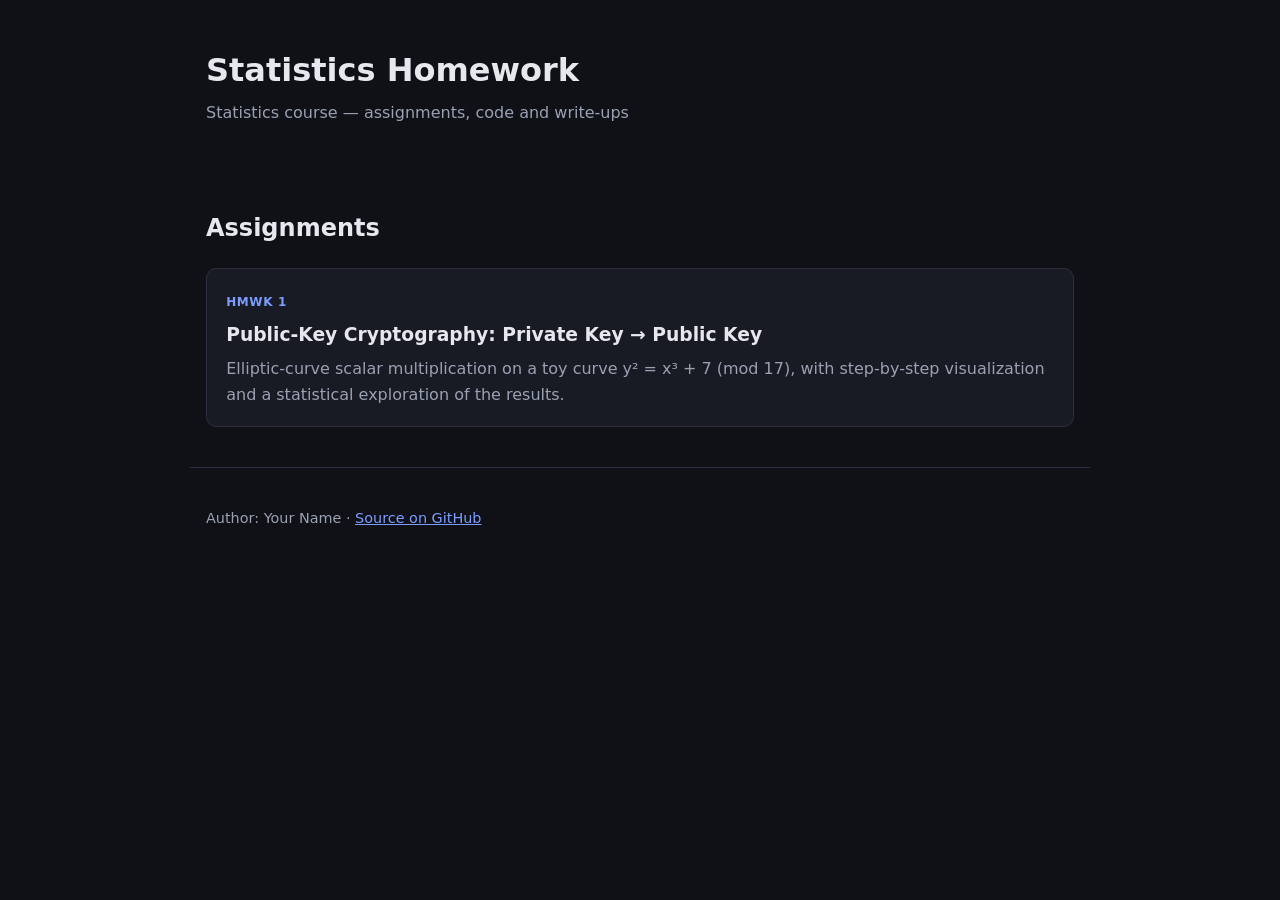
==== index.html @ 60b80146 "primo commit" ====
<!DOCTYPE html>
<html lang="en">
<head>
  <meta charset="UTF-8">
  <meta name="viewport" content="width=device-width, initial-scale=1.0">
  <title>Statistics Homework</title>
  <link rel="stylesheet" href="style.css">
</head>
<body>
  <header>
    <h1>Statistics Homework</h1>
    <p class="subtitle">Statistics course — assignments, code and write-ups</p>
  </header>

  <main>
    <section>
      <h2>Assignments</h2>
      <ul class="cards">
        <li class="card">
          <a href="hw1/index.html">
            <span class="tag">HMWK 1</span>
            <h3>Public-Key Cryptography: Private Key → Public Key</h3>
            <p>Elliptic-curve scalar multiplication on a toy curve
               y² = x³ + 7 (mod 17), with step-by-step visualization
               and a statistical exploration of the results.</p>
          </a>
        </li>
        <!-- Add future homeworks here -->
      </ul>
    </section>
  </main>

  <footer>
    <p>Author: <span>Your Name</span> · <a href="https://github.com/YOUR-USERNAME/YOUR-REPO">Source on GitHub</a></p>
  </footer>
</body>
</html>
---- style.css ----
:root {
  --bg: #0f1117;
  --panel: #181b24;
  --text: #e6e8ee;
  --muted: #9aa1b2;
  --accent: #7c9cff;
  --border: #2a2f3d;
}

* { box-sizing: border-box; }

body {
  margin: 0;
  font-family: system-ui, -apple-system, "Segoe UI", Roboto, sans-serif;
  background: var(--bg);
  color: var(--text);
  line-height: 1.6;
}

header, main, footer {
  max-width: 900px;
  margin: 0 auto;
  padding: 1.5rem 1rem;
}

header h1 { margin-bottom: 0.2rem; }
.subtitle { color: var(--muted); margin-top: 0; }

a { color: var(--accent); }

.cards { list-style: none; padding: 0; display: grid; gap: 1rem; }

.card a {
  display: block;
  padding: 1.2rem;
  background: var(--panel);
  border: 1px solid var(--border);
  border-radius: 10px;
  color: var(--text);
  text-decoration: none;
  transition: border-color 0.2s;
}
.card a:hover { border-color: var(--accent); }
.card h3 { margin: 0.4rem 0; }
.card p { margin: 0; color: var(--muted); }

.tag {
  font-size: 0.75rem;
  font-weight: 600;
  color: var(--accent);
  letter-spacing: 0.05em;
}

code, pre {
  font-family: ui-monospace, Consolas, monospace;
  background: var(--panel);
  border-radius: 6px;
}
pre { padding: 1rem; overflow-x: auto; }

footer { color: var(--muted); font-size: 0.9rem; border-top: 1px solid var(--border); }
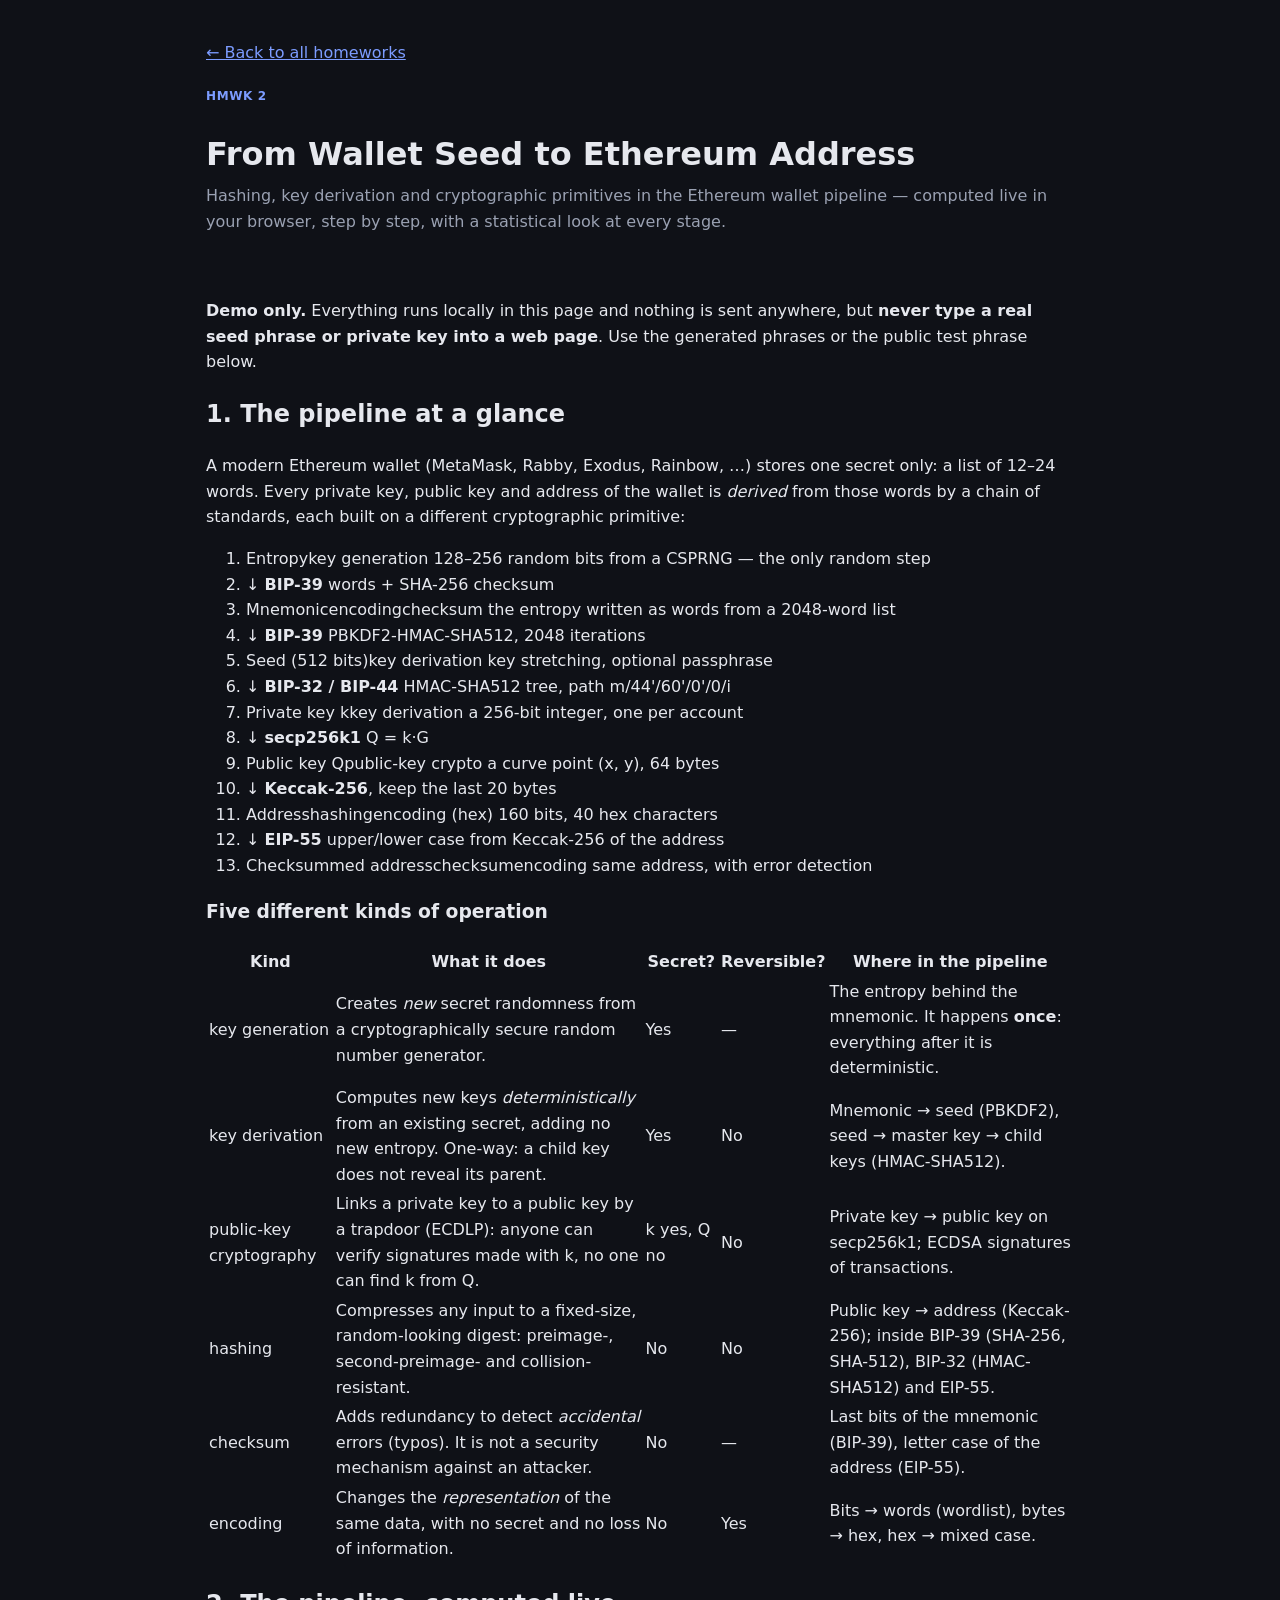
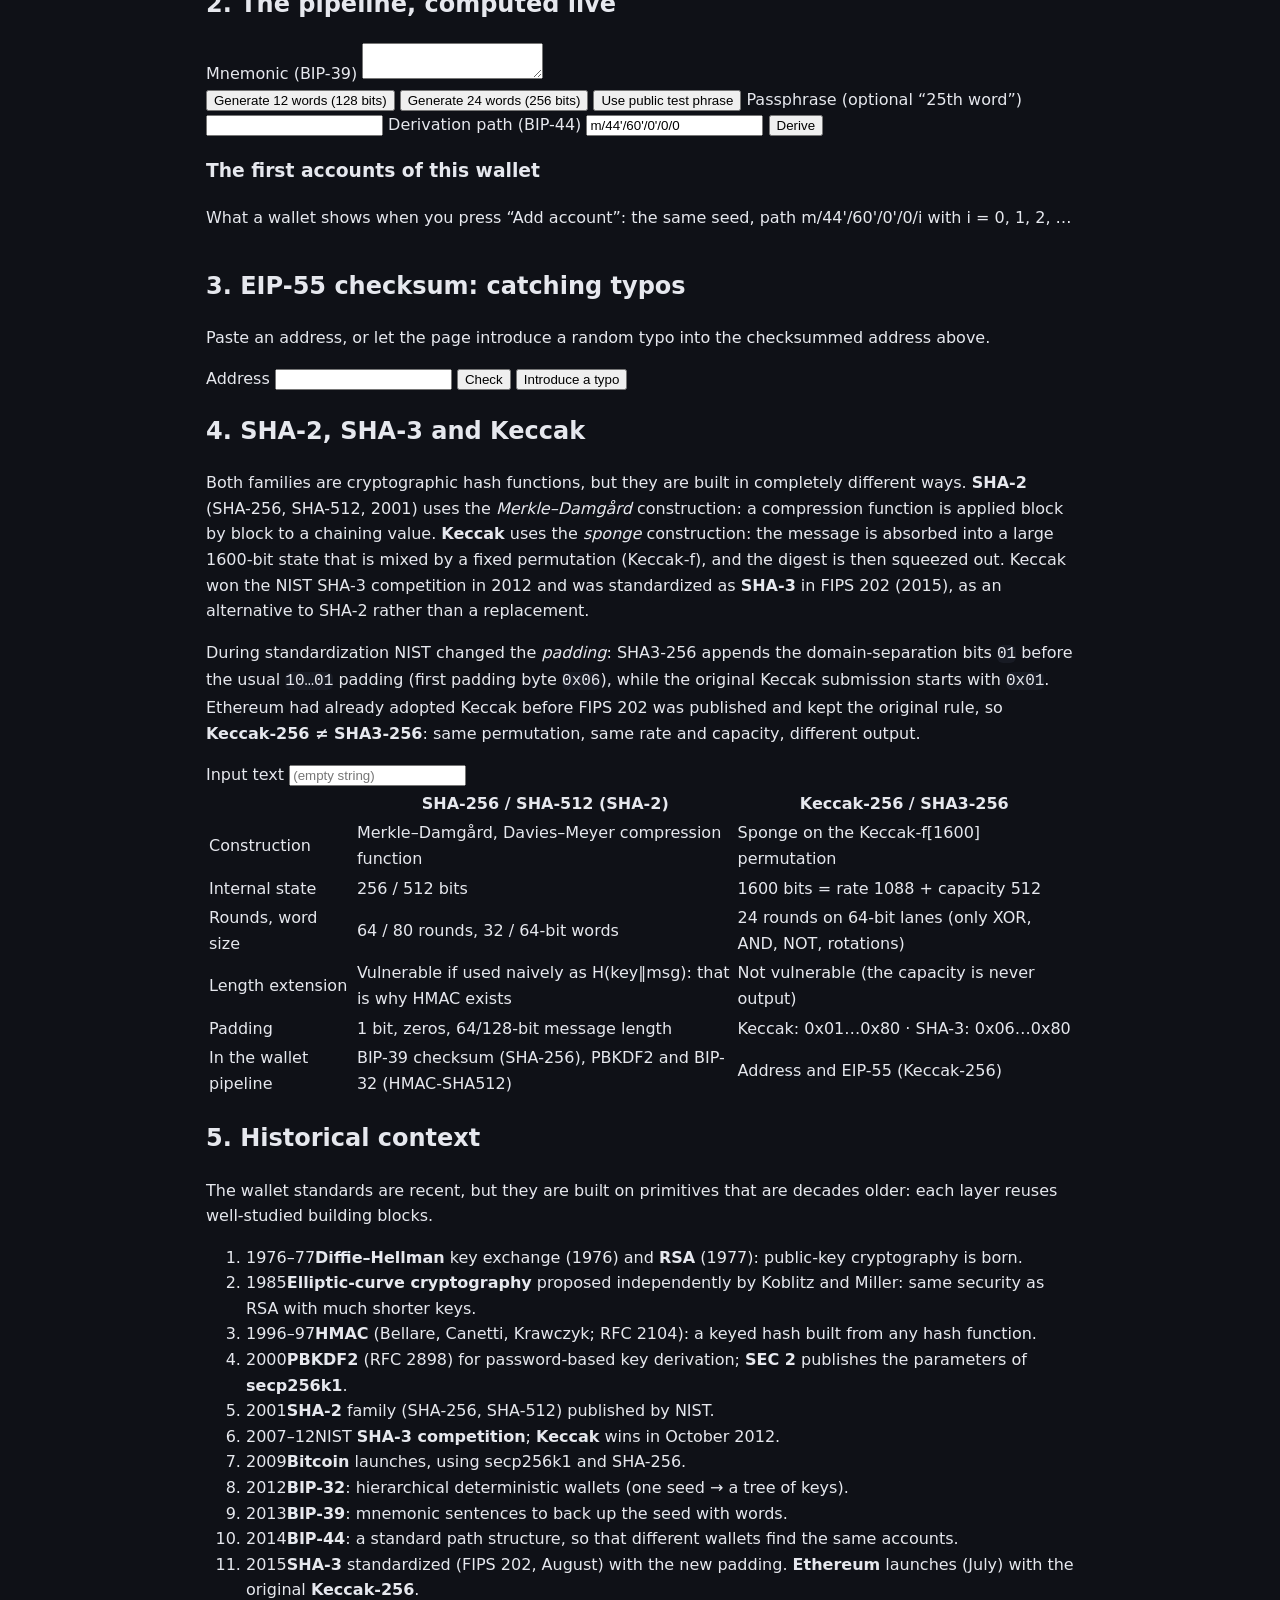
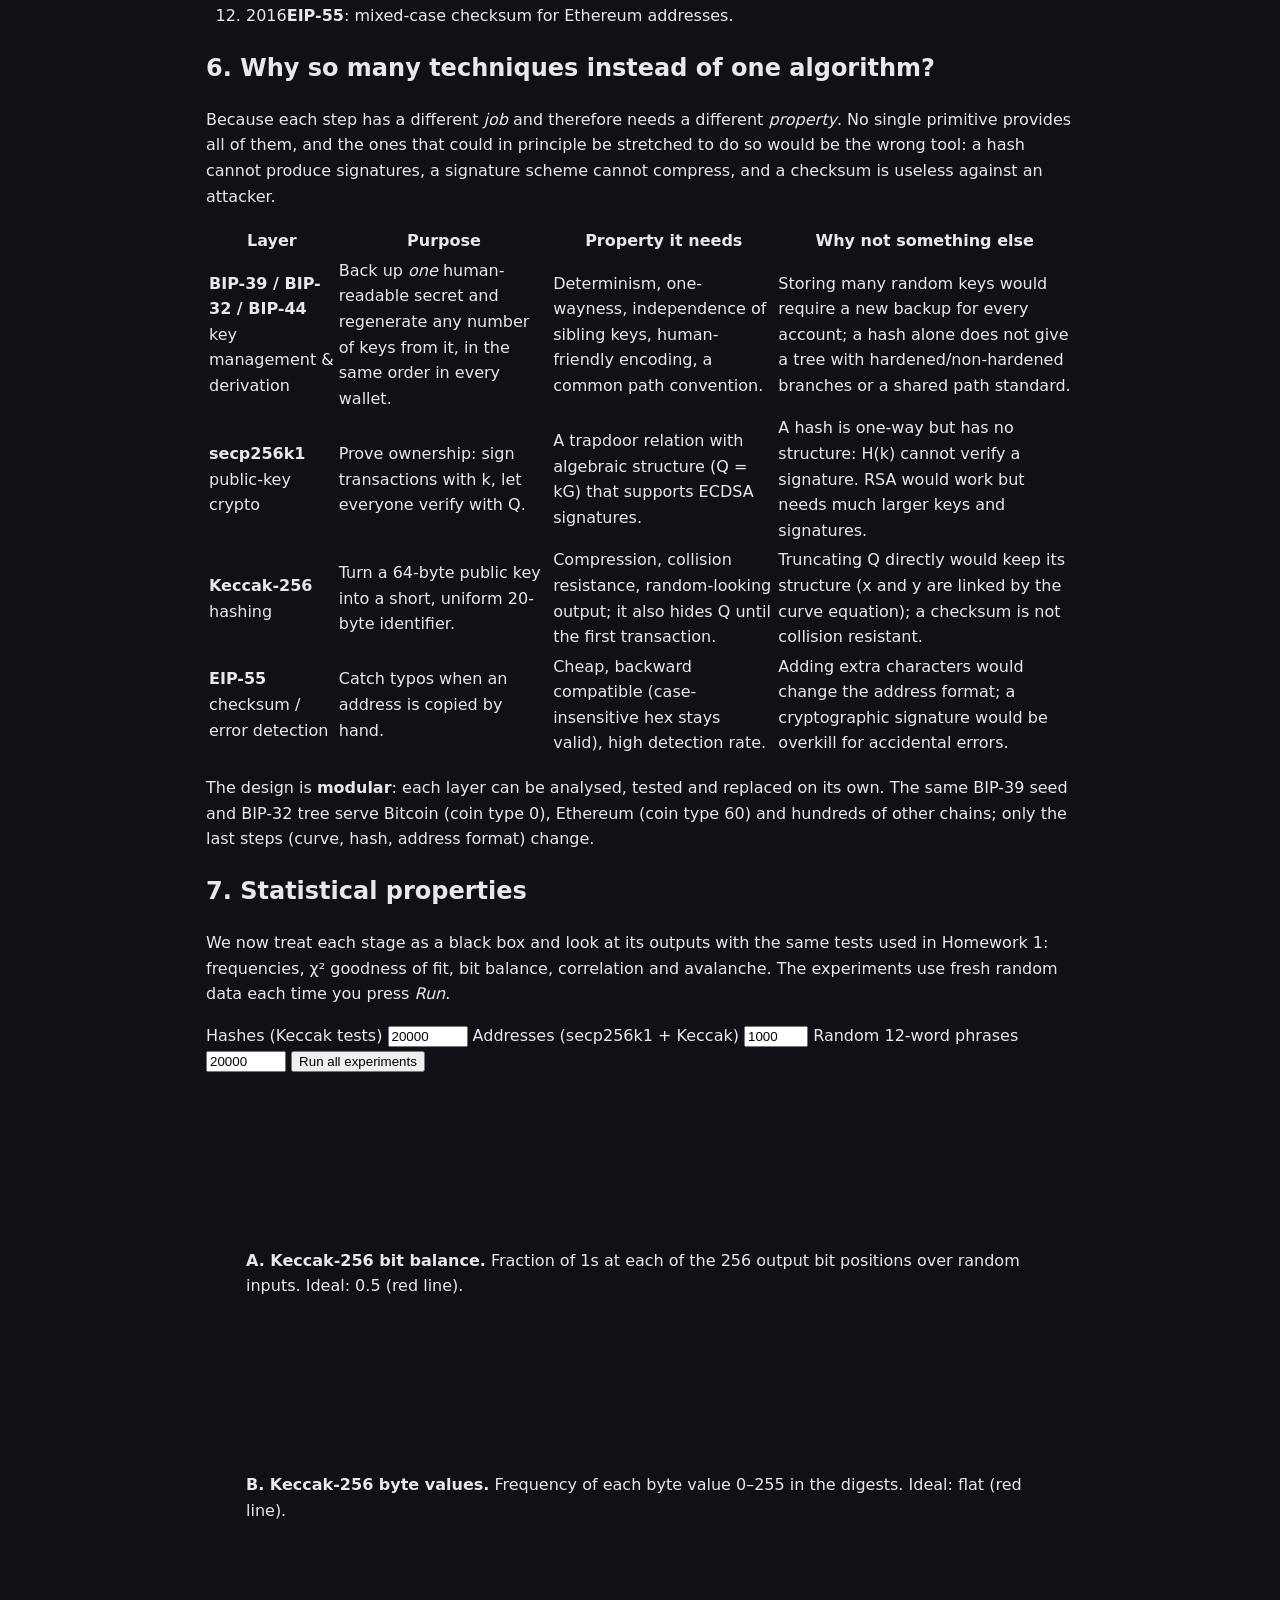
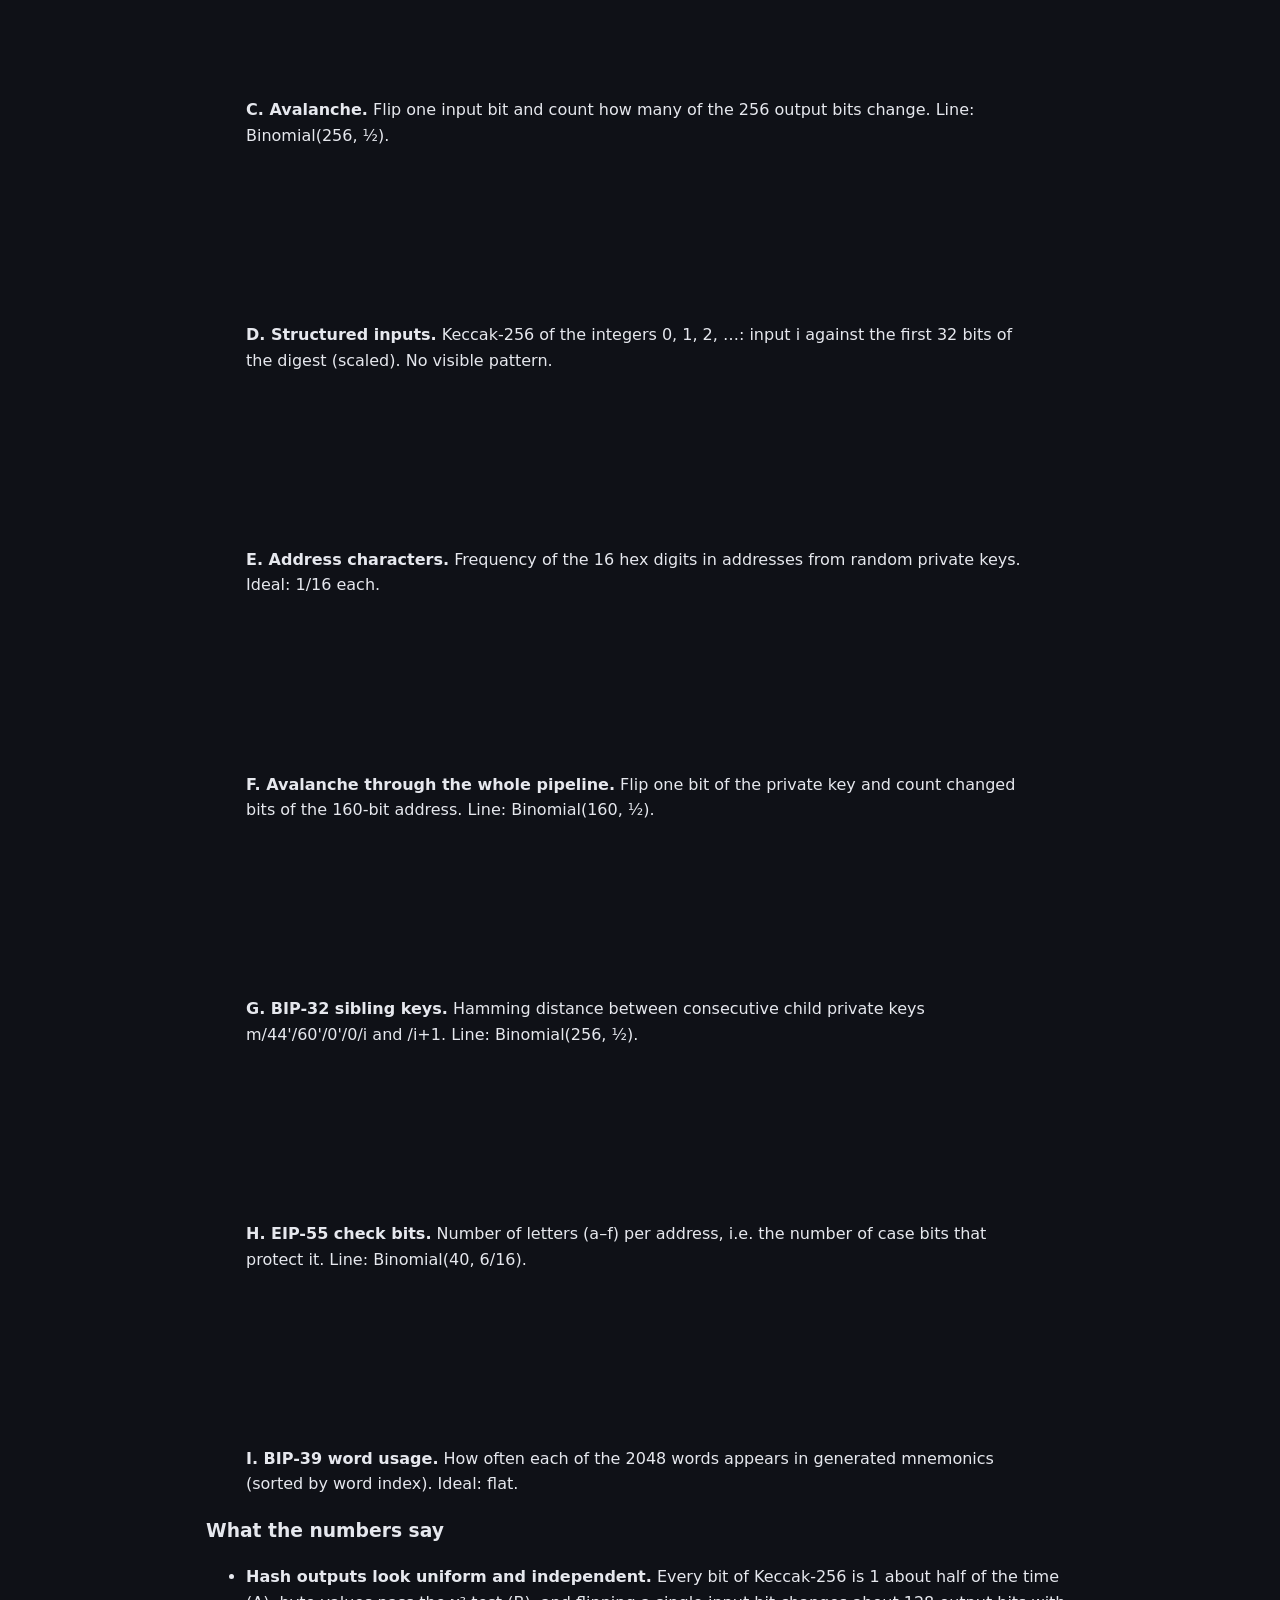
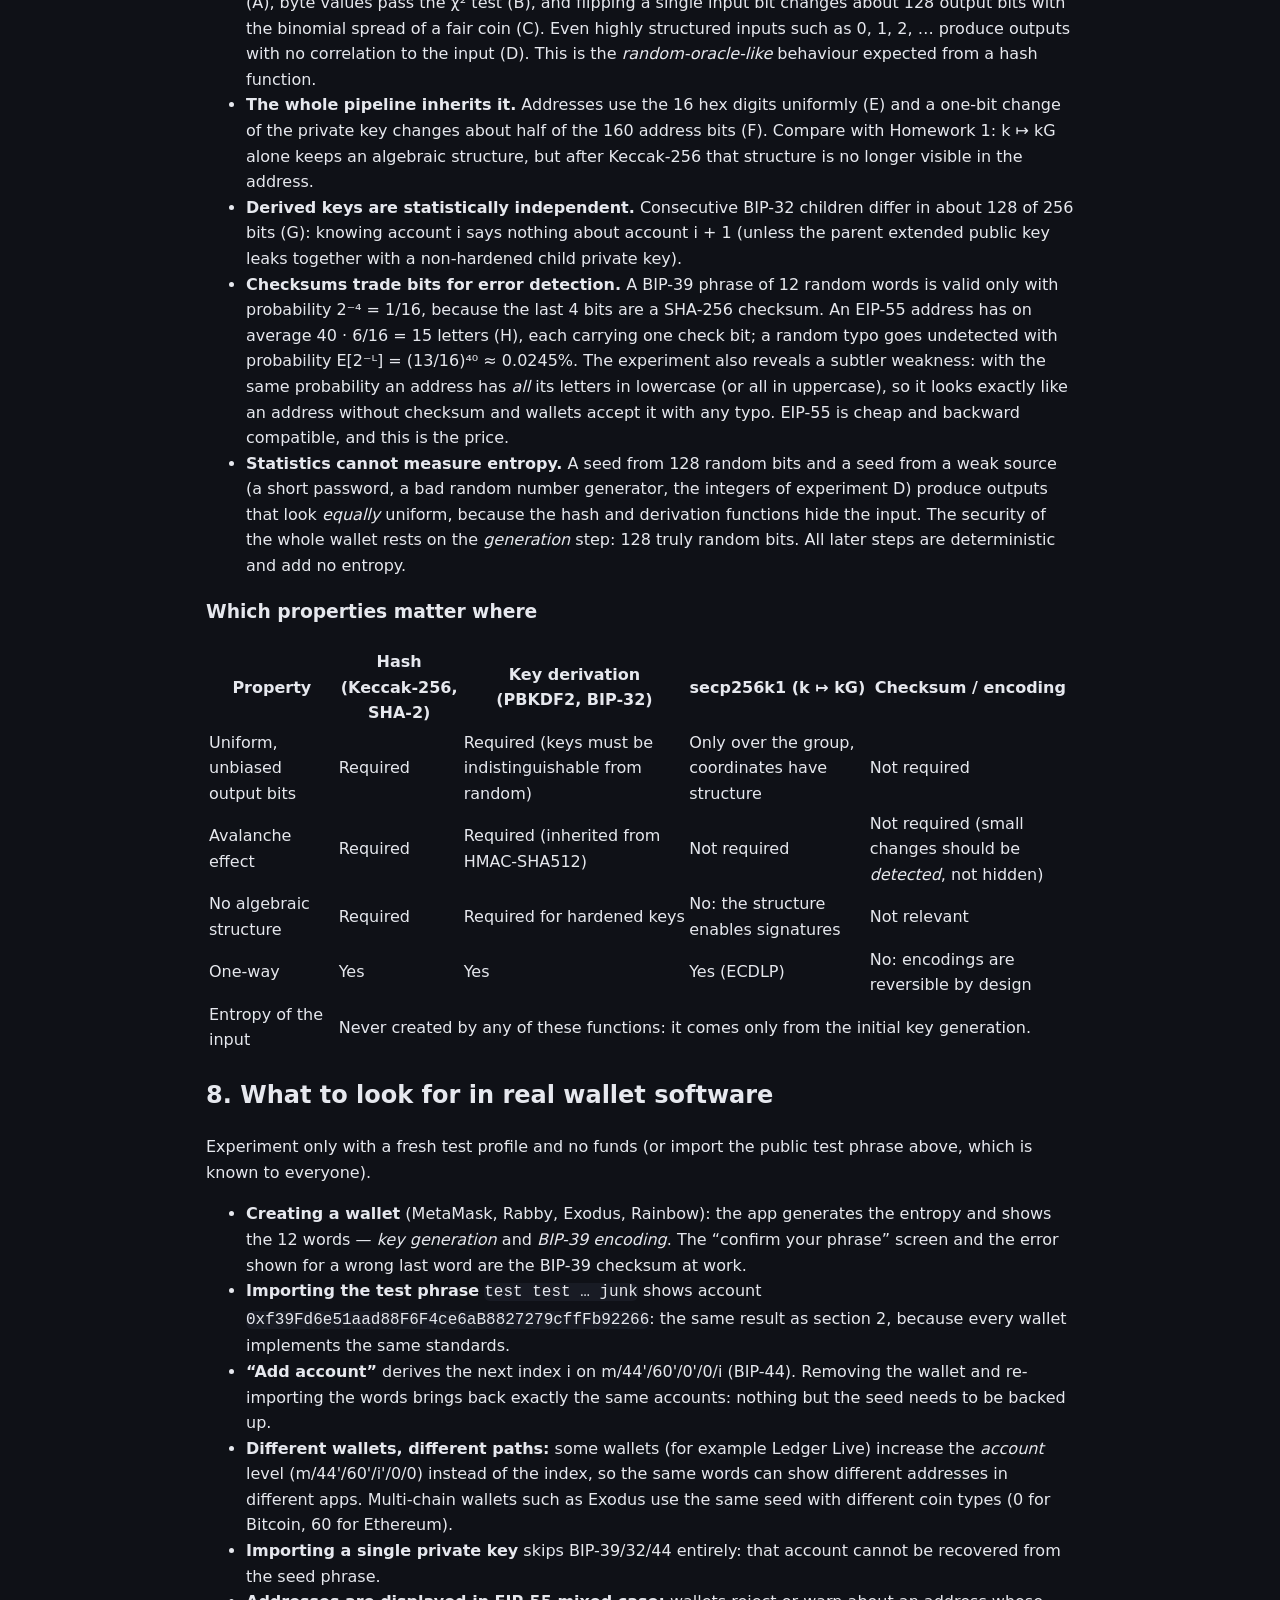
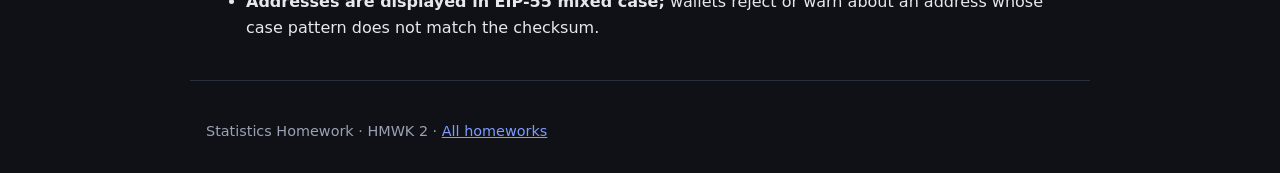
==== commit 6bed9d93: "homework 2" ====
--- a/index.html
+++ b/index.html
@@ -3,35 +3,332 @@
 <head>
   <meta charset="UTF-8">
   <meta name="viewport" content="width=device-width, initial-scale=1.0">
-  <title>Statistics Homework</title>
-  <link rel="stylesheet" href="style.css">
+  <title>HMWK 2 — Wallet Seed to Ethereum Address | Statistics Homework</title>
+  <link rel="stylesheet" href="../style.css">
+  <link rel="stylesheet" href="hw2.css">
 </head>
 <body>
   <header>
-    <h1>Statistics Homework</h1>
-    <p class="subtitle">Statistics course — assignments, code and write-ups</p>
+    <p><a href="../index.html">← Back to all homeworks</a></p>
+    <span class="tag">HMWK 2</span>
+    <h1>From Wallet Seed to Ethereum Address</h1>
+    <p class="subtitle">Hashing, key derivation and cryptographic primitives in the Ethereum wallet pipeline — computed live in your browser, step by step, with a statistical look at every stage.</p>
   </header>
 
   <main>
-    <section>
-      <h2>Assignments</h2>
-      <ul class="cards">
-        <li class="card">
-          <a href="hw1/index.html">
-            <span class="tag">HMWK 1</span>
-            <h3>Public-Key Cryptography: Private Key → Public Key</h3>
-            <p>Elliptic-curve scalar multiplication on a toy curve
-               y² = x³ + 7 (mod 17), with step-by-step visualization
-               and a statistical exploration of the results.</p>
-          </a>
-        </li>
-        <!-- Add future homeworks here -->
+    <div class="warning">
+      <strong>Demo only.</strong> Everything runs locally in this page and nothing is sent anywhere, but
+      <strong>never type a real seed phrase or private key into a web page</strong>. Use the generated phrases or the
+      public test phrase below.
+    </div>
+
+    <!-- ================================================================ -->
+    <section id="overview">
+      <h2>1. The pipeline at a glance</h2>
+      <p>
+        A modern Ethereum wallet (MetaMask, Rabby, Exodus, Rainbow, …) stores one secret only: a list of 12–24 words.
+        Every private key, public key and address of the wallet is <em>derived</em> from those words by a chain of
+        standards, each built on a different cryptographic primitive:
+      </p>
+
+      <ol class="pipeline">
+        <li><span class="node">Entropy</span><span class="chips"><span class="chip gen">key generation</span></span>
+          <span class="desc">128–256 random bits from a CSPRNG — the only random step</span></li>
+        <li class="arrow">↓ <b>BIP-39</b> words + SHA-256 checksum</li>
+        <li><span class="node">Mnemonic</span><span class="chips"><span class="chip enc">encoding</span><span class="chip chk">checksum</span></span>
+          <span class="desc">the entropy written as words from a 2048-word list</span></li>
+        <li class="arrow">↓ <b>BIP-39</b> PBKDF2-HMAC-SHA512, 2048 iterations</li>
+        <li><span class="node">Seed (512 bits)</span><span class="chips"><span class="chip der">key derivation</span></span>
+          <span class="desc">key stretching, optional passphrase</span></li>
+        <li class="arrow">↓ <b>BIP-32 / BIP-44</b> HMAC-SHA512 tree, path m/44'/60'/0'/0/i</li>
+        <li><span class="node">Private key k</span><span class="chips"><span class="chip der">key derivation</span></span>
+          <span class="desc">a 256-bit integer, one per account</span></li>
+        <li class="arrow">↓ <b>secp256k1</b> Q = k·G</li>
+        <li><span class="node">Public key Q</span><span class="chips"><span class="chip pk">public-key crypto</span></span>
+          <span class="desc">a curve point (x, y), 64 bytes</span></li>
+        <li class="arrow">↓ <b>Keccak-256</b>, keep the last 20 bytes</li>
+        <li><span class="node">Address</span><span class="chips"><span class="chip hash">hashing</span><span class="chip enc">encoding (hex)</span></span>
+          <span class="desc">160 bits, 40 hex characters</span></li>
+        <li class="arrow">↓ <b>EIP-55</b> upper/lower case from Keccak-256 of the address</li>
+        <li><span class="node">Checksummed address</span><span class="chips"><span class="chip chk">checksum</span><span class="chip enc">encoding</span></span>
+          <span class="desc">same address, with error detection</span></li>
+      </ol>
+
+      <h3>Five different kinds of operation</h3>
+      <div class="table-wrap">
+        <table>
+          <thead><tr><th>Kind</th><th>What it does</th><th>Secret?</th><th>Reversible?</th><th>Where in the pipeline</th></tr></thead>
+          <tbody>
+            <tr><td><span class="chip gen">key generation</span></td><td>Creates <em>new</em> secret randomness from a cryptographically secure random number generator.</td><td>Yes</td><td>—</td><td>The entropy behind the mnemonic. It happens <strong>once</strong>: everything after it is deterministic.</td></tr>
+            <tr><td><span class="chip der">key derivation</span></td><td>Computes new keys <em>deterministically</em> from an existing secret, adding no new entropy. One-way: a child key does not reveal its parent.</td><td>Yes</td><td>No</td><td>Mnemonic → seed (PBKDF2), seed → master key → child keys (HMAC-SHA512).</td></tr>
+            <tr><td><span class="chip pk">public-key cryptography</span></td><td>Links a private key to a public key by a trapdoor (ECDLP): anyone can verify signatures made with k, no one can find k from Q.</td><td>k yes, Q no</td><td>No</td><td>Private key → public key on secp256k1; ECDSA signatures of transactions.</td></tr>
+            <tr><td><span class="chip hash">hashing</span></td><td>Compresses any input to a fixed-size, random-looking digest: preimage-, second-preimage- and collision-resistant.</td><td>No</td><td>No</td><td>Public key → address (Keccak-256); inside BIP-39 (SHA-256, SHA-512), BIP-32 (HMAC-SHA512) and EIP-55.</td></tr>
+            <tr><td><span class="chip chk">checksum</span></td><td>Adds redundancy to detect <em>accidental</em> errors (typos). It is not a security mechanism against an attacker.</td><td>No</td><td>—</td><td>Last bits of the mnemonic (BIP-39), letter case of the address (EIP-55).</td></tr>
+            <tr><td><span class="chip enc">encoding</span></td><td>Changes the <em>representation</em> of the same data, with no secret and no loss of information.</td><td>No</td><td>Yes</td><td>Bits → words (wordlist), bytes → hex, hex → mixed case.</td></tr>
+          </tbody>
+        </table>
+      </div>
+    </section>
+
+    <!-- ================================================================ -->
+    <section id="live">
+      <h2>2. The pipeline, computed live</h2>
+      <div class="controls">
+        <label>Mnemonic (BIP-39)
+          <textarea id="mnemonic" rows="2" spellcheck="false"></textarea>
+        </label>
+      </div>
+      <div class="controls">
+        <button id="gen12" class="primary">Generate 12 words (128 bits)</button>
+        <button id="gen24">Generate 24 words (256 bits)</button>
+        <button id="useTest">Use public test phrase</button>
+        <label>Passphrase (optional “25th word”)
+          <input id="passphrase" type="text" value="" spellcheck="false">
+        </label>
+        <label>Derivation path (BIP-44)
+          <input id="path" type="text" value="m/44'/60'/0'/0/0" spellcheck="false">
+        </label>
+        <button id="runPipe" class="primary">Derive</button>
+      </div>
+      <p id="mnStatus" class="muted"></p>
+
+      <div id="steps"></div>
+
+      <h3>The first accounts of this wallet</h3>
+      <p class="muted">What a wallet shows when you press “Add account”: the same seed, path m/44'/60'/0'/0/i with i = 0, 1, 2, …</p>
+      <div class="table-wrap"><table id="accounts"></table></div>
+    </section>
+
+    <!-- ================================================================ -->
+    <section id="checker">
+      <h2>3. EIP-55 checksum: catching typos</h2>
+      <p class="muted">Paste an address, or let the page introduce a random typo into the checksummed address above.</p>
+      <div class="controls">
+        <label>Address
+          <input id="addrIn" type="text" spellcheck="false">
+        </label>
+        <button id="addrCheck" class="primary">Check</button>
+        <button id="addrTypo">Introduce a typo</button>
+      </div>
+      <div id="addrOut" class="mono-out"></div>
+    </section>
+
+    <!-- ================================================================ -->
+    <section id="hashes">
+      <h2>4. SHA-2, SHA-3 and Keccak</h2>
+      <p>
+        Both families are cryptographic hash functions, but they are built in completely different ways.
+        <strong>SHA-2</strong> (SHA-256, SHA-512, 2001) uses the <em>Merkle–Damgård</em> construction: a compression
+        function is applied block by block to a chaining value. <strong>Keccak</strong> uses the
+        <em>sponge</em> construction: the message is absorbed into a large 1600-bit state that is mixed by a fixed
+        permutation (Keccak-f), and the digest is then squeezed out. Keccak won the NIST SHA-3 competition in 2012 and was
+        standardized as <strong>SHA-3</strong> in FIPS 202 (2015), as an alternative to SHA-2 rather than a replacement.
+      </p>
+      <p>
+        During standardization NIST changed the <em>padding</em>: SHA3-256 appends the domain-separation bits
+        <code>01</code> before the usual <code>10…01</code> padding (first padding byte <code>0x06</code>), while the
+        original Keccak submission starts with <code>0x01</code>. Ethereum had already adopted Keccak before FIPS 202 was
+        published and kept the original rule, so <strong>Keccak-256 ≠ SHA3-256</strong>: same permutation, same rate and
+        capacity, different output.
+      </p>
+      <div class="controls">
+        <label>Input text
+          <input id="hashIn" type="text" value="" placeholder="(empty string)" spellcheck="false">
+        </label>
+      </div>
+      <div class="table-wrap"><table id="hashTable"></table></div>
+      <div class="table-wrap">
+        <table>
+          <thead><tr><th></th><th>SHA-256 / SHA-512 (SHA-2)</th><th>Keccak-256 / SHA3-256</th></tr></thead>
+          <tbody>
+            <tr><td>Construction</td><td>Merkle–Damgård, Davies–Meyer compression function</td><td>Sponge on the Keccak-f[1600] permutation</td></tr>
+            <tr><td>Internal state</td><td>256 / 512 bits</td><td>1600 bits = rate 1088 + capacity 512</td></tr>
+            <tr><td>Rounds, word size</td><td>64 / 80 rounds, 32 / 64-bit words</td><td>24 rounds on 64-bit lanes (only XOR, AND, NOT, rotations)</td></tr>
+            <tr><td>Length extension</td><td>Vulnerable if used naively as H(key‖msg): that is why HMAC exists</td><td>Not vulnerable (the capacity is never output)</td></tr>
+            <tr><td>Padding</td><td>1 bit, zeros, 64/128-bit message length</td><td>Keccak: 0x01…0x80 · SHA-3: 0x06…0x80</td></tr>
+            <tr><td>In the wallet pipeline</td><td>BIP-39 checksum (SHA-256), PBKDF2 and BIP-32 (HMAC-SHA512)</td><td>Address and EIP-55 (Keccak-256)</td></tr>
+          </tbody>
+        </table>
+      </div>
+    </section>
+
+    <!-- ================================================================ -->
+    <section id="timeline">
+      <h2>5. Historical context</h2>
+      <p class="muted">The wallet standards are recent, but they are built on primitives that are decades older: each layer reuses well-studied building blocks.</p>
+      <ol class="timeline">
+        <li><span class="year">1976–77</span><span><b>Diffie–Hellman</b> key exchange (1976) and <b>RSA</b> (1977): public-key cryptography is born.</span></li>
+        <li><span class="year">1985</span><span><b>Elliptic-curve cryptography</b> proposed independently by Koblitz and Miller: same security as RSA with much shorter keys.</span></li>
+        <li><span class="year">1996–97</span><span><b>HMAC</b> (Bellare, Canetti, Krawczyk; RFC 2104): a keyed hash built from any hash function.</span></li>
+        <li><span class="year">2000</span><span><b>PBKDF2</b> (RFC 2898) for password-based key derivation; <b>SEC 2</b> publishes the parameters of <b>secp256k1</b>.</span></li>
+        <li><span class="year">2001</span><span><b>SHA-2</b> family (SHA-256, SHA-512) published by NIST.</span></li>
+        <li><span class="year">2007–12</span><span>NIST <b>SHA-3 competition</b>; <b>Keccak</b> wins in October 2012.</span></li>
+        <li><span class="year">2009</span><span><b>Bitcoin</b> launches, using secp256k1 and SHA-256.</span></li>
+        <li><span class="year">2012</span><span><b>BIP-32</b>: hierarchical deterministic wallets (one seed → a tree of keys).</span></li>
+        <li><span class="year">2013</span><span><b>BIP-39</b>: mnemonic sentences to back up the seed with words.</span></li>
+        <li><span class="year">2014</span><span><b>BIP-44</b>: a standard path structure, so that different wallets find the same accounts.</span></li>
+        <li><span class="year">2015</span><span><b>SHA-3</b> standardized (FIPS 202, August) with the new padding. <b>Ethereum</b> launches (July) with the original <b>Keccak-256</b>.</span></li>
+        <li><span class="year">2016</span><span><b>EIP-55</b>: mixed-case checksum for Ethereum addresses.</span></li>
+      </ol>
+    </section>
+
+    <!-- ================================================================ -->
+    <section id="why">
+      <h2>6. Why so many techniques instead of one algorithm?</h2>
+      <p>
+        Because each step has a different <em>job</em> and therefore needs a different <em>property</em>. No single
+        primitive provides all of them, and the ones that could in principle be stretched to do so would be the wrong
+        tool: a hash cannot produce signatures, a signature scheme cannot compress, and a checksum is useless against an
+        attacker.
+      </p>
+      <div class="table-wrap">
+        <table>
+          <thead><tr><th>Layer</th><th>Purpose</th><th>Property it needs</th><th>Why not something else</th></tr></thead>
+          <tbody>
+            <tr><td><b>BIP-39 / BIP-32 / BIP-44</b><br><span class="chip der">key management &amp; derivation</span></td>
+              <td>Back up <em>one</em> human-readable secret and regenerate any number of keys from it, in the same order in every wallet.</td>
+              <td>Determinism, one-wayness, independence of sibling keys, human-friendly encoding, a common path convention.</td>
+              <td>Storing many random keys would require a new backup for every account; a hash alone does not give a tree with hardened/non-hardened branches or a shared path standard.</td></tr>
+            <tr><td><b>secp256k1</b><br><span class="chip pk">public-key crypto</span></td>
+              <td>Prove ownership: sign transactions with k, let everyone verify with Q.</td>
+              <td>A trapdoor relation with algebraic structure (Q = kG) that supports ECDSA signatures.</td>
+              <td>A hash is one-way but has no structure: H(k) cannot verify a signature. RSA would work but needs much larger keys and signatures.</td></tr>
+            <tr><td><b>Keccak-256</b><br><span class="chip hash">hashing</span></td>
+              <td>Turn a 64-byte public key into a short, uniform 20-byte identifier.</td>
+              <td>Compression, collision resistance, random-looking output; it also hides Q until the first transaction.</td>
+              <td>Truncating Q directly would keep its structure (x and y are linked by the curve equation); a checksum is not collision resistant.</td></tr>
+            <tr><td><b>EIP-55</b><br><span class="chip chk">checksum / error detection</span></td>
+              <td>Catch typos when an address is copied by hand.</td>
+              <td>Cheap, backward compatible (case-insensitive hex stays valid), high detection rate.</td>
+              <td>Adding extra characters would change the address format; a cryptographic signature would be overkill for accidental errors.</td></tr>
+          </tbody>
+        </table>
+      </div>
+      <p>
+        The design is <strong>modular</strong>: each layer can be analysed, tested and replaced on its own. The same
+        BIP-39 seed and BIP-32 tree serve Bitcoin (coin type 0), Ethereum (coin type 60) and hundreds of other chains;
+        only the last steps (curve, hash, address format) change.
+      </p>
+    </section>
+
+    <!-- ================================================================ -->
+    <section id="stats">
+      <h2>7. Statistical properties</h2>
+      <p>
+        We now treat each stage as a black box and look at its outputs with the same tests used in Homework 1:
+        frequencies, χ² goodness of fit, bit balance, correlation and avalanche. The experiments use fresh random data
+        each time you press <em>Run</em>.
+      </p>
+      <div class="controls">
+        <label>Hashes (Keccak tests)
+          <input id="nHash" type="number" min="500" max="100000" value="20000">
+        </label>
+        <label>Addresses (secp256k1 + Keccak)
+          <input id="nAddr" type="number" min="100" max="5000" value="1000">
+        </label>
+        <label>Random 12-word phrases
+          <input id="nMn" type="number" min="1000" max="100000" value="20000">
+        </label>
+        <button id="runStats" class="primary">Run all experiments</button>
+        <span id="progress" class="muted"></span>
+      </div>
+
+      <div id="metrics" class="info-grid"></div>
+
+      <div class="charts">
+        <figure><canvas id="cBits"></canvas>
+          <figcaption><b>A. Keccak-256 bit balance.</b> Fraction of 1s at each of the 256 output bit positions over random inputs. Ideal: 0.5 (red line).</figcaption></figure>
+        <figure><canvas id="cBytes"></canvas>
+          <figcaption><b>B. Keccak-256 byte values.</b> Frequency of each byte value 0–255 in the digests. Ideal: flat (red line).</figcaption></figure>
+        <figure><canvas id="cAval"></canvas>
+          <figcaption><b>C. Avalanche.</b> Flip one input bit and count how many of the 256 output bits change. Line: Binomial(256, ½).</figcaption></figure>
+        <figure><canvas id="cSeq"></canvas>
+          <figcaption><b>D. Structured inputs.</b> Keccak-256 of the integers 0, 1, 2, …: input i against the first 32 bits of the digest (scaled). No visible pattern.</figcaption></figure>
+        <figure><canvas id="cHex"></canvas>
+          <figcaption><b>E. Address characters.</b> Frequency of the 16 hex digits in addresses from random private keys. Ideal: 1/16 each.</figcaption></figure>
+        <figure><canvas id="cKeyAval"></canvas>
+          <figcaption><b>F. Avalanche through the whole pipeline.</b> Flip one bit of the private key and count changed bits of the 160-bit address. Line: Binomial(160, ½).</figcaption></figure>
+        <figure><canvas id="cChildHD"></canvas>
+          <figcaption><b>G. BIP-32 sibling keys.</b> Hamming distance between consecutive child private keys m/44'/60'/0'/0/i and /i+1. Line: Binomial(256, ½).</figcaption></figure>
+        <figure><canvas id="cCase"></canvas>
+          <figcaption><b>H. EIP-55 check bits.</b> Number of letters (a–f) per address, i.e. the number of case bits that protect it. Line: Binomial(40, 6/16).</figcaption></figure>
+        <figure><canvas id="cWords"></canvas>
+          <figcaption><b>I. BIP-39 word usage.</b> How often each of the 2048 words appears in generated mnemonics (sorted by word index). Ideal: flat.</figcaption></figure>
+      </div>
+
+      <h3>What the numbers say</h3>
+      <ul>
+        <li><strong>Hash outputs look uniform and independent.</strong> Every bit of Keccak-256 is 1 about half of the
+          time (A), byte values pass the χ² test (B), and flipping a single input bit changes about 128 output bits with
+          the binomial spread of a fair coin (C). Even highly structured inputs such as 0, 1, 2, … produce outputs with
+          no correlation to the input (D). This is the <em>random-oracle-like</em> behaviour expected from a hash
+          function.</li>
+        <li><strong>The whole pipeline inherits it.</strong> Addresses use the 16 hex digits uniformly (E) and a one-bit
+          change of the private key changes about half of the 160 address bits (F). Compare with Homework 1: k ↦ kG alone
+          keeps an algebraic structure, but after Keccak-256 that structure is no longer visible in the address.</li>
+        <li><strong>Derived keys are statistically independent.</strong> Consecutive BIP-32 children differ in about
+          128 of 256 bits (G): knowing account i says nothing about account i + 1 (unless the parent extended public key
+          leaks together with a non-hardened child private key).</li>
+        <li><strong>Checksums trade bits for error detection.</strong> A BIP-39 phrase of 12 random words is valid only
+          with probability 2⁻⁴ = 1/16, because the last 4 bits are a SHA-256 checksum. An EIP-55 address has on average
+          40 · 6/16 = 15 letters (H), each carrying one check bit; a random typo goes undetected with probability
+          E[2⁻ᴸ] = (13/16)⁴⁰ ≈ 0.0245%. The experiment also reveals a subtler weakness: with the same probability
+          an address has <em>all</em> its letters in lowercase (or all in uppercase), so it looks exactly like an address
+          without checksum and wallets accept it with any typo. EIP-55 is cheap and backward compatible, and this is
+          the price.</li>
+        <li><strong>Statistics cannot measure entropy.</strong> A seed from 128 random bits and a seed from a weak
+          source (a short password, a bad random number generator, the integers of experiment D) produce outputs that
+          look <em>equally</em> uniform, because the hash and derivation functions hide the input. The security of the
+          whole wallet rests on the <em>generation</em> step: 128 truly random bits. All later steps are deterministic
+          and add no entropy.</li>
       </ul>
+
+      <h3>Which properties matter where</h3>
+      <div class="table-wrap">
+        <table>
+          <thead><tr><th>Property</th><th>Hash (Keccak-256, SHA-2)</th><th>Key derivation (PBKDF2, BIP-32)</th><th>secp256k1 (k ↦ kG)</th><th>Checksum / encoding</th></tr></thead>
+          <tbody>
+            <tr><td>Uniform, unbiased output bits</td><td>Required</td><td>Required (keys must be indistinguishable from random)</td><td>Only over the group, coordinates have structure</td><td>Not required</td></tr>
+            <tr><td>Avalanche effect</td><td>Required</td><td>Required (inherited from HMAC-SHA512)</td><td>Not required</td><td>Not required (small changes should be <em>detected</em>, not hidden)</td></tr>
+            <tr><td>No algebraic structure</td><td>Required</td><td>Required for hardened keys</td><td>No: the structure enables signatures</td><td>Not relevant</td></tr>
+            <tr><td>One-way</td><td>Yes</td><td>Yes</td><td>Yes (ECDLP)</td><td>No: encodings are reversible by design</td></tr>
+            <tr><td>Entropy of the input</td><td colspan="4">Never created by any of these functions: it comes only from the initial key generation.</td></tr>
+          </tbody>
+        </table>
+      </div>
+    </section>
+
+    <!-- ================================================================ -->
+    <section id="wallets">
+      <h2>8. What to look for in real wallet software</h2>
+      <p class="muted">Experiment only with a fresh test profile and no funds (or import the public test phrase above, which is known to everyone).</p>
+      <ul>
+        <li><strong>Creating a wallet</strong> (MetaMask, Rabby, Exodus, Rainbow): the app generates the entropy and shows
+          the 12 words — <em>key generation</em> and <em>BIP-39 encoding</em>. The “confirm your phrase” screen and the error
+          shown for a wrong last word are the BIP-39 checksum at work.</li>
+        <li><strong>Importing the test phrase</strong> <code>test test … junk</code> shows account
+          <code>0xf39Fd6e51aad88F6F4ce6aB8827279cffFb92266</code>: the same result as section 2, because every wallet
+          implements the same standards.</li>
+        <li><strong>“Add account”</strong> derives the next index i on m/44'/60'/0'/0/i (BIP-44). Removing the wallet and
+          re-importing the words brings back exactly the same accounts: nothing but the seed needs to be backed up.</li>
+        <li><strong>Different wallets, different paths:</strong> some wallets (for example Ledger Live) increase the
+          <em>account</em> level (m/44'/60'/i'/0/0) instead of the index, so the same words can show different addresses in
+          different apps. Multi-chain wallets such as Exodus use the same seed with different coin types (0 for Bitcoin,
+          60 for Ethereum).</li>
+        <li><strong>Importing a single private key</strong> skips BIP-39/32/44 entirely: that account cannot be recovered
+          from the seed phrase.</li>
+        <li><strong>Addresses are displayed in EIP-55 mixed case;</strong> wallets reject or warn about an address whose
+          case pattern does not match the checksum.</li>
+      </ul>
     </section>
   </main>
 
   <footer>
-    <p>Author: <span>Your Name</span> · <a href="https://github.com/YOUR-USERNAME/YOUR-REPO">Source on GitHub</a></p>
+    <p>Statistics Homework · HMWK 2 · <a href="../index.html">All homeworks</a></p>
   </footer>
+
+  <script src="wordlist.js"></script>
+  <script src="crypto.js"></script>
+  <script src="app.js"></script>
 </body>
 </html>
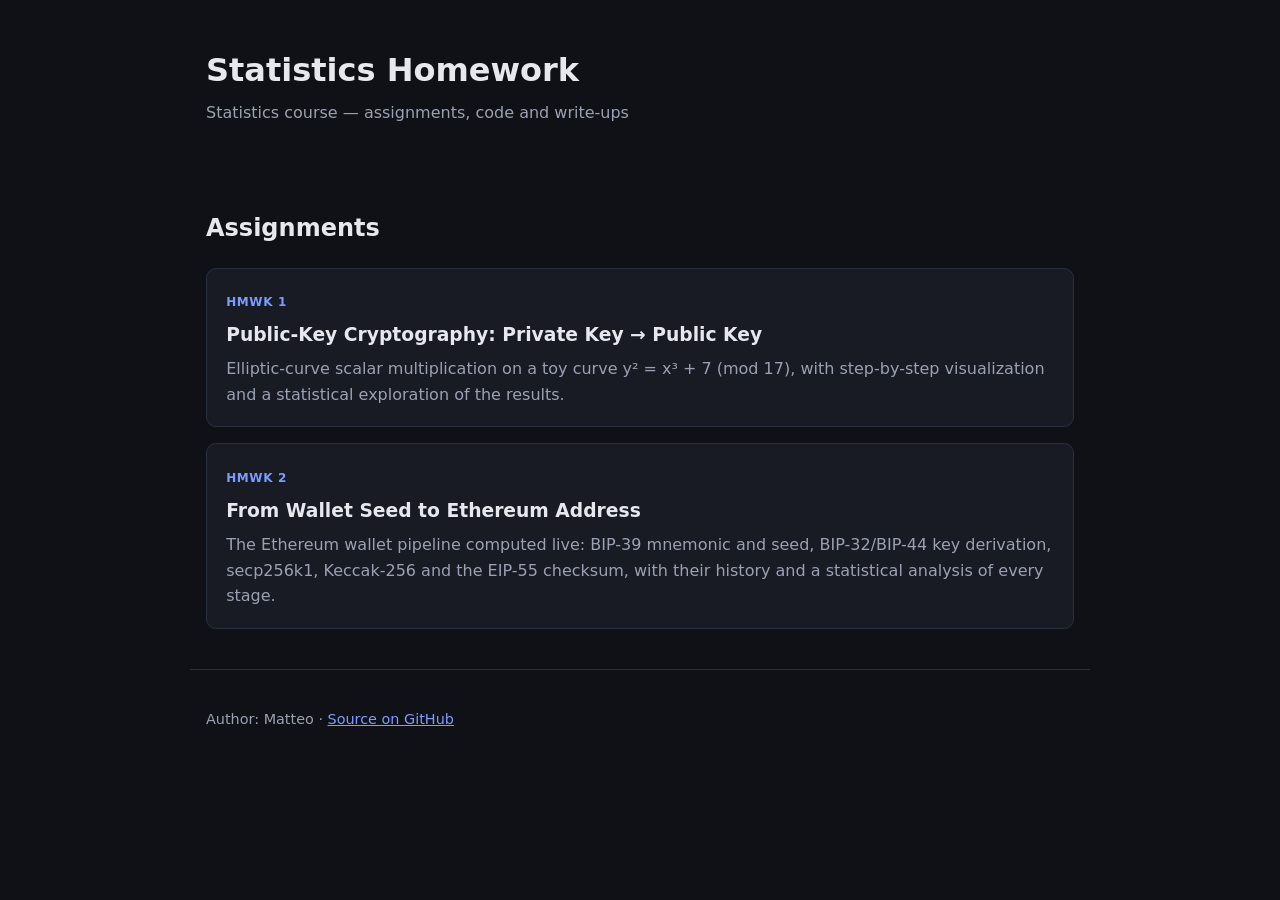
==== commit 72dd9dbf: "fixed bug hw2" ====
--- a/index.html
+++ b/index.html
@@ -3,332 +3,44 @@
 <head>
   <meta charset="UTF-8">
   <meta name="viewport" content="width=device-width, initial-scale=1.0">
-  <title>HMWK 2 — Wallet Seed to Ethereum Address | Statistics Homework</title>
-  <link rel="stylesheet" href="../style.css">
-  <link rel="stylesheet" href="hw2.css">
+  <title>Statistics Homework</title>
+  <link rel="stylesheet" href="style.css">
 </head>
 <body>
   <header>
-    <p><a href="../index.html">← Back to all homeworks</a></p>
-    <span class="tag">HMWK 2</span>
-    <h1>From Wallet Seed to Ethereum Address</h1>
-    <p class="subtitle">Hashing, key derivation and cryptographic primitives in the Ethereum wallet pipeline — computed live in your browser, step by step, with a statistical look at every stage.</p>
+    <h1>Statistics Homework</h1>
+    <p class="subtitle">Statistics course — assignments, code and write-ups</p>
   </header>
 
   <main>
-    <div class="warning">
-      <strong>Demo only.</strong> Everything runs locally in this page and nothing is sent anywhere, but
-      <strong>never type a real seed phrase or private key into a web page</strong>. Use the generated phrases or the
-      public test phrase below.
-    </div>
-
-    <!-- ================================================================ -->
-    <section id="overview">
-      <h2>1. The pipeline at a glance</h2>
-      <p>
-        A modern Ethereum wallet (MetaMask, Rabby, Exodus, Rainbow, …) stores one secret only: a list of 12–24 words.
-        Every private key, public key and address of the wallet is <em>derived</em> from those words by a chain of
-        standards, each built on a different cryptographic primitive:
-      </p>
-
-      <ol class="pipeline">
-        <li><span class="node">Entropy</span><span class="chips"><span class="chip gen">key generation</span></span>
-          <span class="desc">128–256 random bits from a CSPRNG — the only random step</span></li>
-        <li class="arrow">↓ <b>BIP-39</b> words + SHA-256 checksum</li>
-        <li><span class="node">Mnemonic</span><span class="chips"><span class="chip enc">encoding</span><span class="chip chk">checksum</span></span>
-          <span class="desc">the entropy written as words from a 2048-word list</span></li>
-        <li class="arrow">↓ <b>BIP-39</b> PBKDF2-HMAC-SHA512, 2048 iterations</li>
-        <li><span class="node">Seed (512 bits)</span><span class="chips"><span class="chip der">key derivation</span></span>
-          <span class="desc">key stretching, optional passphrase</span></li>
-        <li class="arrow">↓ <b>BIP-32 / BIP-44</b> HMAC-SHA512 tree, path m/44'/60'/0'/0/i</li>
-        <li><span class="node">Private key k</span><span class="chips"><span class="chip der">key derivation</span></span>
-          <span class="desc">a 256-bit integer, one per account</span></li>
-        <li class="arrow">↓ <b>secp256k1</b> Q = k·G</li>
-        <li><span class="node">Public key Q</span><span class="chips"><span class="chip pk">public-key crypto</span></span>
-          <span class="desc">a curve point (x, y), 64 bytes</span></li>
-        <li class="arrow">↓ <b>Keccak-256</b>, keep the last 20 bytes</li>
-        <li><span class="node">Address</span><span class="chips"><span class="chip hash">hashing</span><span class="chip enc">encoding (hex)</span></span>
-          <span class="desc">160 bits, 40 hex characters</span></li>
-        <li class="arrow">↓ <b>EIP-55</b> upper/lower case from Keccak-256 of the address</li>
-        <li><span class="node">Checksummed address</span><span class="chips"><span class="chip chk">checksum</span><span class="chip enc">encoding</span></span>
-          <span class="desc">same address, with error detection</span></li>
-      </ol>
-
-      <h3>Five different kinds of operation</h3>
-      <div class="table-wrap">
-        <table>
-          <thead><tr><th>Kind</th><th>What it does</th><th>Secret?</th><th>Reversible?</th><th>Where in the pipeline</th></tr></thead>
-          <tbody>
-            <tr><td><span class="chip gen">key generation</span></td><td>Creates <em>new</em> secret randomness from a cryptographically secure random number generator.</td><td>Yes</td><td>—</td><td>The entropy behind the mnemonic. It happens <strong>once</strong>: everything after it is deterministic.</td></tr>
-            <tr><td><span class="chip der">key derivation</span></td><td>Computes new keys <em>deterministically</em> from an existing secret, adding no new entropy. One-way: a child key does not reveal its parent.</td><td>Yes</td><td>No</td><td>Mnemonic → seed (PBKDF2), seed → master key → child keys (HMAC-SHA512).</td></tr>
-            <tr><td><span class="chip pk">public-key cryptography</span></td><td>Links a private key to a public key by a trapdoor (ECDLP): anyone can verify signatures made with k, no one can find k from Q.</td><td>k yes, Q no</td><td>No</td><td>Private key → public key on secp256k1; ECDSA signatures of transactions.</td></tr>
-            <tr><td><span class="chip hash">hashing</span></td><td>Compresses any input to a fixed-size, random-looking digest: preimage-, second-preimage- and collision-resistant.</td><td>No</td><td>No</td><td>Public key → address (Keccak-256); inside BIP-39 (SHA-256, SHA-512), BIP-32 (HMAC-SHA512) and EIP-55.</td></tr>
-            <tr><td><span class="chip chk">checksum</span></td><td>Adds redundancy to detect <em>accidental</em> errors (typos). It is not a security mechanism against an attacker.</td><td>No</td><td>—</td><td>Last bits of the mnemonic (BIP-39), letter case of the address (EIP-55).</td></tr>
-            <tr><td><span class="chip enc">encoding</span></td><td>Changes the <em>representation</em> of the same data, with no secret and no loss of information.</td><td>No</td><td>Yes</td><td>Bits → words (wordlist), bytes → hex, hex → mixed case.</td></tr>
-          </tbody>
-        </table>
-      </div>
-    </section>
-
-    <!-- ================================================================ -->
-    <section id="live">
-      <h2>2. The pipeline, computed live</h2>
-      <div class="controls">
-        <label>Mnemonic (BIP-39)
-          <textarea id="mnemonic" rows="2" spellcheck="false"></textarea>
-        </label>
-      </div>
-      <div class="controls">
-        <button id="gen12" class="primary">Generate 12 words (128 bits)</button>
-        <button id="gen24">Generate 24 words (256 bits)</button>
-        <button id="useTest">Use public test phrase</button>
-        <label>Passphrase (optional “25th word”)
-          <input id="passphrase" type="text" value="" spellcheck="false">
-        </label>
-        <label>Derivation path (BIP-44)
-          <input id="path" type="text" value="m/44'/60'/0'/0/0" spellcheck="false">
-        </label>
-        <button id="runPipe" class="primary">Derive</button>
-      </div>
-      <p id="mnStatus" class="muted"></p>
-
-      <div id="steps"></div>
-
-      <h3>The first accounts of this wallet</h3>
-      <p class="muted">What a wallet shows when you press “Add account”: the same seed, path m/44'/60'/0'/0/i with i = 0, 1, 2, …</p>
-      <div class="table-wrap"><table id="accounts"></table></div>
-    </section>
-
-    <!-- ================================================================ -->
-    <section id="checker">
-      <h2>3. EIP-55 checksum: catching typos</h2>
-      <p class="muted">Paste an address, or let the page introduce a random typo into the checksummed address above.</p>
-      <div class="controls">
-        <label>Address
-          <input id="addrIn" type="text" spellcheck="false">
-        </label>
-        <button id="addrCheck" class="primary">Check</button>
-        <button id="addrTypo">Introduce a typo</button>
-      </div>
-      <div id="addrOut" class="mono-out"></div>
-    </section>
-
-    <!-- ================================================================ -->
-    <section id="hashes">
-      <h2>4. SHA-2, SHA-3 and Keccak</h2>
-      <p>
-        Both families are cryptographic hash functions, but they are built in completely different ways.
-        <strong>SHA-2</strong> (SHA-256, SHA-512, 2001) uses the <em>Merkle–Damgård</em> construction: a compression
-        function is applied block by block to a chaining value. <strong>Keccak</strong> uses the
-        <em>sponge</em> construction: the message is absorbed into a large 1600-bit state that is mixed by a fixed
-        permutation (Keccak-f), and the digest is then squeezed out. Keccak won the NIST SHA-3 competition in 2012 and was
-        standardized as <strong>SHA-3</strong> in FIPS 202 (2015), as an alternative to SHA-2 rather than a replacement.
-      </p>
-      <p>
-        During standardization NIST changed the <em>padding</em>: SHA3-256 appends the domain-separation bits
-        <code>01</code> before the usual <code>10…01</code> padding (first padding byte <code>0x06</code>), while the
-        original Keccak submission starts with <code>0x01</code>. Ethereum had already adopted Keccak before FIPS 202 was
-        published and kept the original rule, so <strong>Keccak-256 ≠ SHA3-256</strong>: same permutation, same rate and
-        capacity, different output.
-      </p>
-      <div class="controls">
-        <label>Input text
-          <input id="hashIn" type="text" value="" placeholder="(empty string)" spellcheck="false">
-        </label>
-      </div>
-      <div class="table-wrap"><table id="hashTable"></table></div>
-      <div class="table-wrap">
-        <table>
-          <thead><tr><th></th><th>SHA-256 / SHA-512 (SHA-2)</th><th>Keccak-256 / SHA3-256</th></tr></thead>
-          <tbody>
-            <tr><td>Construction</td><td>Merkle–Damgård, Davies–Meyer compression function</td><td>Sponge on the Keccak-f[1600] permutation</td></tr>
-            <tr><td>Internal state</td><td>256 / 512 bits</td><td>1600 bits = rate 1088 + capacity 512</td></tr>
-            <tr><td>Rounds, word size</td><td>64 / 80 rounds, 32 / 64-bit words</td><td>24 rounds on 64-bit lanes (only XOR, AND, NOT, rotations)</td></tr>
-            <tr><td>Length extension</td><td>Vulnerable if used naively as H(key‖msg): that is why HMAC exists</td><td>Not vulnerable (the capacity is never output)</td></tr>
-            <tr><td>Padding</td><td>1 bit, zeros, 64/128-bit message length</td><td>Keccak: 0x01…0x80 · SHA-3: 0x06…0x80</td></tr>
-            <tr><td>In the wallet pipeline</td><td>BIP-39 checksum (SHA-256), PBKDF2 and BIP-32 (HMAC-SHA512)</td><td>Address and EIP-55 (Keccak-256)</td></tr>
-          </tbody>
-        </table>
-      </div>
-    </section>
-
-    <!-- ================================================================ -->
-    <section id="timeline">
-      <h2>5. Historical context</h2>
-      <p class="muted">The wallet standards are recent, but they are built on primitives that are decades older: each layer reuses well-studied building blocks.</p>
-      <ol class="timeline">
-        <li><span class="year">1976–77</span><span><b>Diffie–Hellman</b> key exchange (1976) and <b>RSA</b> (1977): public-key cryptography is born.</span></li>
-        <li><span class="year">1985</span><span><b>Elliptic-curve cryptography</b> proposed independently by Koblitz and Miller: same security as RSA with much shorter keys.</span></li>
-        <li><span class="year">1996–97</span><span><b>HMAC</b> (Bellare, Canetti, Krawczyk; RFC 2104): a keyed hash built from any hash function.</span></li>
-        <li><span class="year">2000</span><span><b>PBKDF2</b> (RFC 2898) for password-based key derivation; <b>SEC 2</b> publishes the parameters of <b>secp256k1</b>.</span></li>
-        <li><span class="year">2001</span><span><b>SHA-2</b> family (SHA-256, SHA-512) published by NIST.</span></li>
-        <li><span class="year">2007–12</span><span>NIST <b>SHA-3 competition</b>; <b>Keccak</b> wins in October 2012.</span></li>
-        <li><span class="year">2009</span><span><b>Bitcoin</b> launches, using secp256k1 and SHA-256.</span></li>
-        <li><span class="year">2012</span><span><b>BIP-32</b>: hierarchical deterministic wallets (one seed → a tree of keys).</span></li>
-        <li><span class="year">2013</span><span><b>BIP-39</b>: mnemonic sentences to back up the seed with words.</span></li>
-        <li><span class="year">2014</span><span><b>BIP-44</b>: a standard path structure, so that different wallets find the same accounts.</span></li>
-        <li><span class="year">2015</span><span><b>SHA-3</b> standardized (FIPS 202, August) with the new padding. <b>Ethereum</b> launches (July) with the original <b>Keccak-256</b>.</span></li>
-        <li><span class="year">2016</span><span><b>EIP-55</b>: mixed-case checksum for Ethereum addresses.</span></li>
-      </ol>
-    </section>
-
-    <!-- ================================================================ -->
-    <section id="why">
-      <h2>6. Why so many techniques instead of one algorithm?</h2>
-      <p>
-        Because each step has a different <em>job</em> and therefore needs a different <em>property</em>. No single
-        primitive provides all of them, and the ones that could in principle be stretched to do so would be the wrong
-        tool: a hash cannot produce signatures, a signature scheme cannot compress, and a checksum is useless against an
-        attacker.
-      </p>
-      <div class="table-wrap">
-        <table>
-          <thead><tr><th>Layer</th><th>Purpose</th><th>Property it needs</th><th>Why not something else</th></tr></thead>
-          <tbody>
-            <tr><td><b>BIP-39 / BIP-32 / BIP-44</b><br><span class="chip der">key management &amp; derivation</span></td>
-              <td>Back up <em>one</em> human-readable secret and regenerate any number of keys from it, in the same order in every wallet.</td>
-              <td>Determinism, one-wayness, independence of sibling keys, human-friendly encoding, a common path convention.</td>
-              <td>Storing many random keys would require a new backup for every account; a hash alone does not give a tree with hardened/non-hardened branches or a shared path standard.</td></tr>
-            <tr><td><b>secp256k1</b><br><span class="chip pk">public-key crypto</span></td>
-              <td>Prove ownership: sign transactions with k, let everyone verify with Q.</td>
-              <td>A trapdoor relation with algebraic structure (Q = kG) that supports ECDSA signatures.</td>
-              <td>A hash is one-way but has no structure: H(k) cannot verify a signature. RSA would work but needs much larger keys and signatures.</td></tr>
-            <tr><td><b>Keccak-256</b><br><span class="chip hash">hashing</span></td>
-              <td>Turn a 64-byte public key into a short, uniform 20-byte identifier.</td>
-              <td>Compression, collision resistance, random-looking output; it also hides Q until the first transaction.</td>
-              <td>Truncating Q directly would keep its structure (x and y are linked by the curve equation); a checksum is not collision resistant.</td></tr>
-            <tr><td><b>EIP-55</b><br><span class="chip chk">checksum / error detection</span></td>
-              <td>Catch typos when an address is copied by hand.</td>
-              <td>Cheap, backward compatible (case-insensitive hex stays valid), high detection rate.</td>
-              <td>Adding extra characters would change the address format; a cryptographic signature would be overkill for accidental errors.</td></tr>
-          </tbody>
-        </table>
-      </div>
-      <p>
-        The design is <strong>modular</strong>: each layer can be analysed, tested and replaced on its own. The same
-        BIP-39 seed and BIP-32 tree serve Bitcoin (coin type 0), Ethereum (coin type 60) and hundreds of other chains;
-        only the last steps (curve, hash, address format) change.
-      </p>
-    </section>
-
-    <!-- ================================================================ -->
-    <section id="stats">
-      <h2>7. Statistical properties</h2>
-      <p>
-        We now treat each stage as a black box and look at its outputs with the same tests used in Homework 1:
-        frequencies, χ² goodness of fit, bit balance, correlation and avalanche. The experiments use fresh random data
-        each time you press <em>Run</em>.
-      </p>
-      <div class="controls">
-        <label>Hashes (Keccak tests)
-          <input id="nHash" type="number" min="500" max="100000" value="20000">
-        </label>
-        <label>Addresses (secp256k1 + Keccak)
-          <input id="nAddr" type="number" min="100" max="5000" value="1000">
-        </label>
-        <label>Random 12-word phrases
-          <input id="nMn" type="number" min="1000" max="100000" value="20000">
-        </label>
-        <button id="runStats" class="primary">Run all experiments</button>
-        <span id="progress" class="muted"></span>
-      </div>
-
-      <div id="metrics" class="info-grid"></div>
-
-      <div class="charts">
-        <figure><canvas id="cBits"></canvas>
-          <figcaption><b>A. Keccak-256 bit balance.</b> Fraction of 1s at each of the 256 output bit positions over random inputs. Ideal: 0.5 (red line).</figcaption></figure>
-        <figure><canvas id="cBytes"></canvas>
-          <figcaption><b>B. Keccak-256 byte values.</b> Frequency of each byte value 0–255 in the digests. Ideal: flat (red line).</figcaption></figure>
-        <figure><canvas id="cAval"></canvas>
-          <figcaption><b>C. Avalanche.</b> Flip one input bit and count how many of the 256 output bits change. Line: Binomial(256, ½).</figcaption></figure>
-        <figure><canvas id="cSeq"></canvas>
-          <figcaption><b>D. Structured inputs.</b> Keccak-256 of the integers 0, 1, 2, …: input i against the first 32 bits of the digest (scaled). No visible pattern.</figcaption></figure>
-        <figure><canvas id="cHex"></canvas>
-          <figcaption><b>E. Address characters.</b> Frequency of the 16 hex digits in addresses from random private keys. Ideal: 1/16 each.</figcaption></figure>
-        <figure><canvas id="cKeyAval"></canvas>
-          <figcaption><b>F. Avalanche through the whole pipeline.</b> Flip one bit of the private key and count changed bits of the 160-bit address. Line: Binomial(160, ½).</figcaption></figure>
-        <figure><canvas id="cChildHD"></canvas>
-          <figcaption><b>G. BIP-32 sibling keys.</b> Hamming distance between consecutive child private keys m/44'/60'/0'/0/i and /i+1. Line: Binomial(256, ½).</figcaption></figure>
-        <figure><canvas id="cCase"></canvas>
-          <figcaption><b>H. EIP-55 check bits.</b> Number of letters (a–f) per address, i.e. the number of case bits that protect it. Line: Binomial(40, 6/16).</figcaption></figure>
-        <figure><canvas id="cWords"></canvas>
-          <figcaption><b>I. BIP-39 word usage.</b> How often each of the 2048 words appears in generated mnemonics (sorted by word index). Ideal: flat.</figcaption></figure>
-      </div>
-
-      <h3>What the numbers say</h3>
-      <ul>
-        <li><strong>Hash outputs look uniform and independent.</strong> Every bit of Keccak-256 is 1 about half of the
-          time (A), byte values pass the χ² test (B), and flipping a single input bit changes about 128 output bits with
-          the binomial spread of a fair coin (C). Even highly structured inputs such as 0, 1, 2, … produce outputs with
-          no correlation to the input (D). This is the <em>random-oracle-like</em> behaviour expected from a hash
-          function.</li>
-        <li><strong>The whole pipeline inherits it.</strong> Addresses use the 16 hex digits uniformly (E) and a one-bit
-          change of the private key changes about half of the 160 address bits (F). Compare with Homework 1: k ↦ kG alone
-          keeps an algebraic structure, but after Keccak-256 that structure is no longer visible in the address.</li>
-        <li><strong>Derived keys are statistically independent.</strong> Consecutive BIP-32 children differ in about
-          128 of 256 bits (G): knowing account i says nothing about account i + 1 (unless the parent extended public key
-          leaks together with a non-hardened child private key).</li>
-        <li><strong>Checksums trade bits for error detection.</strong> A BIP-39 phrase of 12 random words is valid only
-          with probability 2⁻⁴ = 1/16, because the last 4 bits are a SHA-256 checksum. An EIP-55 address has on average
-          40 · 6/16 = 15 letters (H), each carrying one check bit; a random typo goes undetected with probability
-          E[2⁻ᴸ] = (13/16)⁴⁰ ≈ 0.0245%. The experiment also reveals a subtler weakness: with the same probability
-          an address has <em>all</em> its letters in lowercase (or all in uppercase), so it looks exactly like an address
-          without checksum and wallets accept it with any typo. EIP-55 is cheap and backward compatible, and this is
-          the price.</li>
-        <li><strong>Statistics cannot measure entropy.</strong> A seed from 128 random bits and a seed from a weak
-          source (a short password, a bad random number generator, the integers of experiment D) produce outputs that
-          look <em>equally</em> uniform, because the hash and derivation functions hide the input. The security of the
-          whole wallet rests on the <em>generation</em> step: 128 truly random bits. All later steps are deterministic
-          and add no entropy.</li>
-      </ul>
-
-      <h3>Which properties matter where</h3>
-      <div class="table-wrap">
-        <table>
-          <thead><tr><th>Property</th><th>Hash (Keccak-256, SHA-2)</th><th>Key derivation (PBKDF2, BIP-32)</th><th>secp256k1 (k ↦ kG)</th><th>Checksum / encoding</th></tr></thead>
-          <tbody>
-            <tr><td>Uniform, unbiased output bits</td><td>Required</td><td>Required (keys must be indistinguishable from random)</td><td>Only over the group, coordinates have structure</td><td>Not required</td></tr>
-            <tr><td>Avalanche effect</td><td>Required</td><td>Required (inherited from HMAC-SHA512)</td><td>Not required</td><td>Not required (small changes should be <em>detected</em>, not hidden)</td></tr>
-            <tr><td>No algebraic structure</td><td>Required</td><td>Required for hardened keys</td><td>No: the structure enables signatures</td><td>Not relevant</td></tr>
-            <tr><td>One-way</td><td>Yes</td><td>Yes</td><td>Yes (ECDLP)</td><td>No: encodings are reversible by design</td></tr>
-            <tr><td>Entropy of the input</td><td colspan="4">Never created by any of these functions: it comes only from the initial key generation.</td></tr>
-          </tbody>
-        </table>
-      </div>
-    </section>
-
-    <!-- ================================================================ -->
-    <section id="wallets">
-      <h2>8. What to look for in real wallet software</h2>
-      <p class="muted">Experiment only with a fresh test profile and no funds (or import the public test phrase above, which is known to everyone).</p>
-      <ul>
-        <li><strong>Creating a wallet</strong> (MetaMask, Rabby, Exodus, Rainbow): the app generates the entropy and shows
-          the 12 words — <em>key generation</em> and <em>BIP-39 encoding</em>. The “confirm your phrase” screen and the error
-          shown for a wrong last word are the BIP-39 checksum at work.</li>
-        <li><strong>Importing the test phrase</strong> <code>test test … junk</code> shows account
-          <code>0xf39Fd6e51aad88F6F4ce6aB8827279cffFb92266</code>: the same result as section 2, because every wallet
-          implements the same standards.</li>
-        <li><strong>“Add account”</strong> derives the next index i on m/44'/60'/0'/0/i (BIP-44). Removing the wallet and
-          re-importing the words brings back exactly the same accounts: nothing but the seed needs to be backed up.</li>
-        <li><strong>Different wallets, different paths:</strong> some wallets (for example Ledger Live) increase the
-          <em>account</em> level (m/44'/60'/i'/0/0) instead of the index, so the same words can show different addresses in
-          different apps. Multi-chain wallets such as Exodus use the same seed with different coin types (0 for Bitcoin,
-          60 for Ethereum).</li>
-        <li><strong>Importing a single private key</strong> skips BIP-39/32/44 entirely: that account cannot be recovered
-          from the seed phrase.</li>
-        <li><strong>Addresses are displayed in EIP-55 mixed case;</strong> wallets reject or warn about an address whose
-          case pattern does not match the checksum.</li>
+    <section>
+      <h2>Assignments</h2>
+      <ul class="cards">
+        <li class="card">
+          <a href="hw1/index.html">
+            <span class="tag">HMWK 1</span>
+            <h3>Public-Key Cryptography: Private Key → Public Key</h3>
+            <p>Elliptic-curve scalar multiplication on a toy curve
+               y² = x³ + 7 (mod 17), with step-by-step visualization
+               and a statistical exploration of the results.</p>
+          </a>
+        </li>
+        <li class="card">
+          <a href="hw2/index.html">
+            <span class="tag">HMWK 2</span>
+            <h3>From Wallet Seed to Ethereum Address</h3>
+            <p>The Ethereum wallet pipeline computed live: BIP-39 mnemonic and seed, BIP-32/BIP-44
+               key derivation, secp256k1, Keccak-256 and the EIP-55 checksum, with their history and
+               a statistical analysis of every stage.</p>
+          </a>
+        </li>
+        <!-- Add future homeworks here -->
       </ul>
     </section>
   </main>
 
   <footer>
-    <p>Statistics Homework · HMWK 2 · <a href="../index.html">All homeworks</a></p>
+    <p>Author: <span>Matteo</span> · <a href="https://github.com/biamat26/Statistics-Homeworks">Source on GitHub</a></p>
   </footer>
-
-  <script src="wordlist.js"></script>
-  <script src="crypto.js"></script>
-  <script src="app.js"></script>
 </body>
 </html>
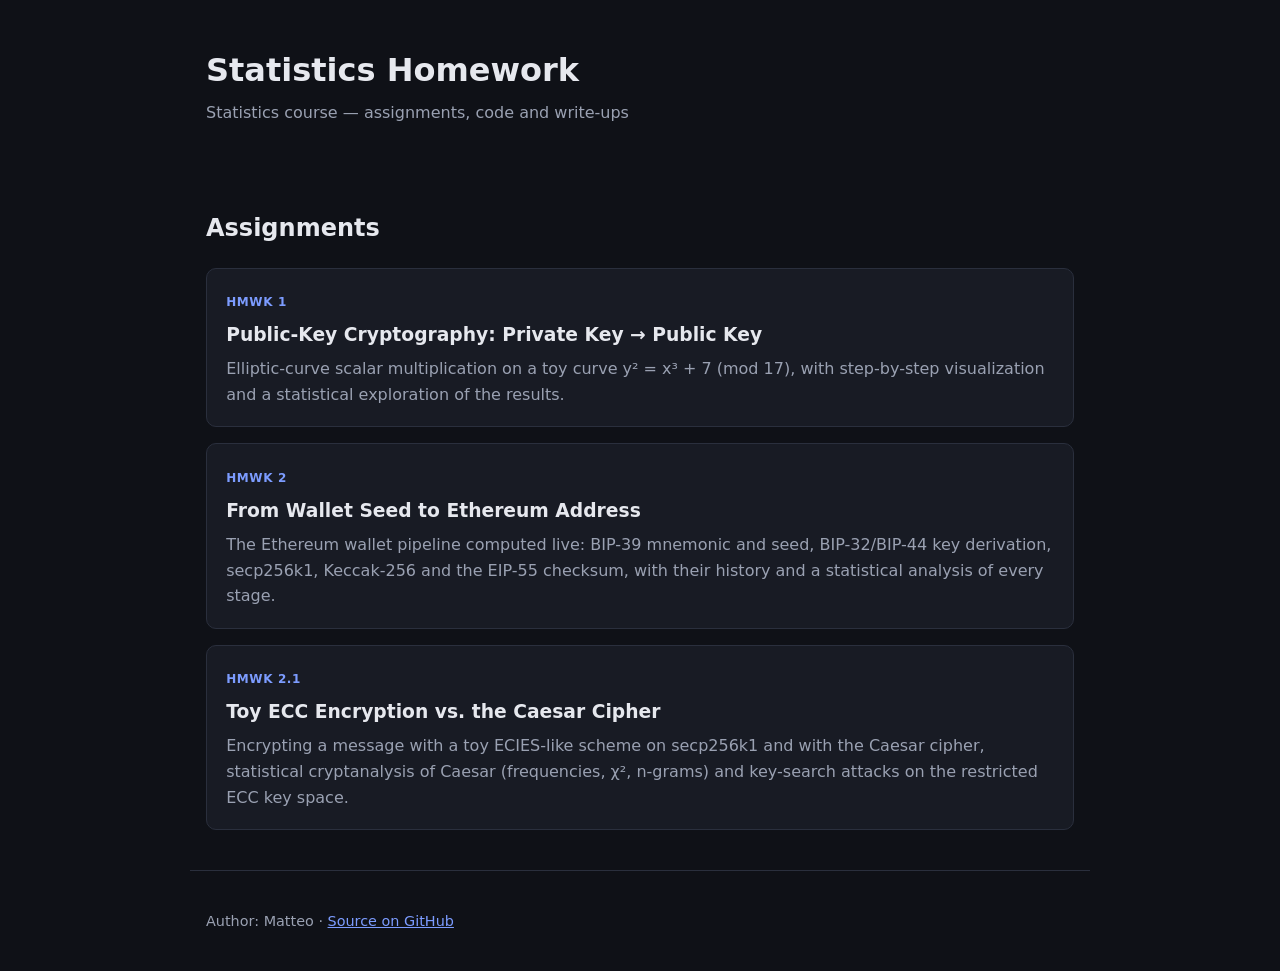
==== commit aff80c22: "homework 2.1" ====
--- a/index.html
+++ b/index.html
@@ -34,6 +34,15 @@
                a statistical analysis of every stage.</p>
           </a>
         </li>
+        <li class="card">
+          <a href="hw2.1/index.html">
+            <span class="tag">HMWK 2.1</span>
+            <h3>Toy ECC Encryption vs. the Caesar Cipher</h3>
+            <p>Encrypting a message with a toy ECIES-like scheme on secp256k1 and with the Caesar cipher,
+               statistical cryptanalysis of Caesar (frequencies, χ², n-grams) and key-search attacks
+               on the restricted ECC key space.</p>
+          </a>
+        </li>
         <!-- Add future homeworks here -->
       </ul>
     </section>
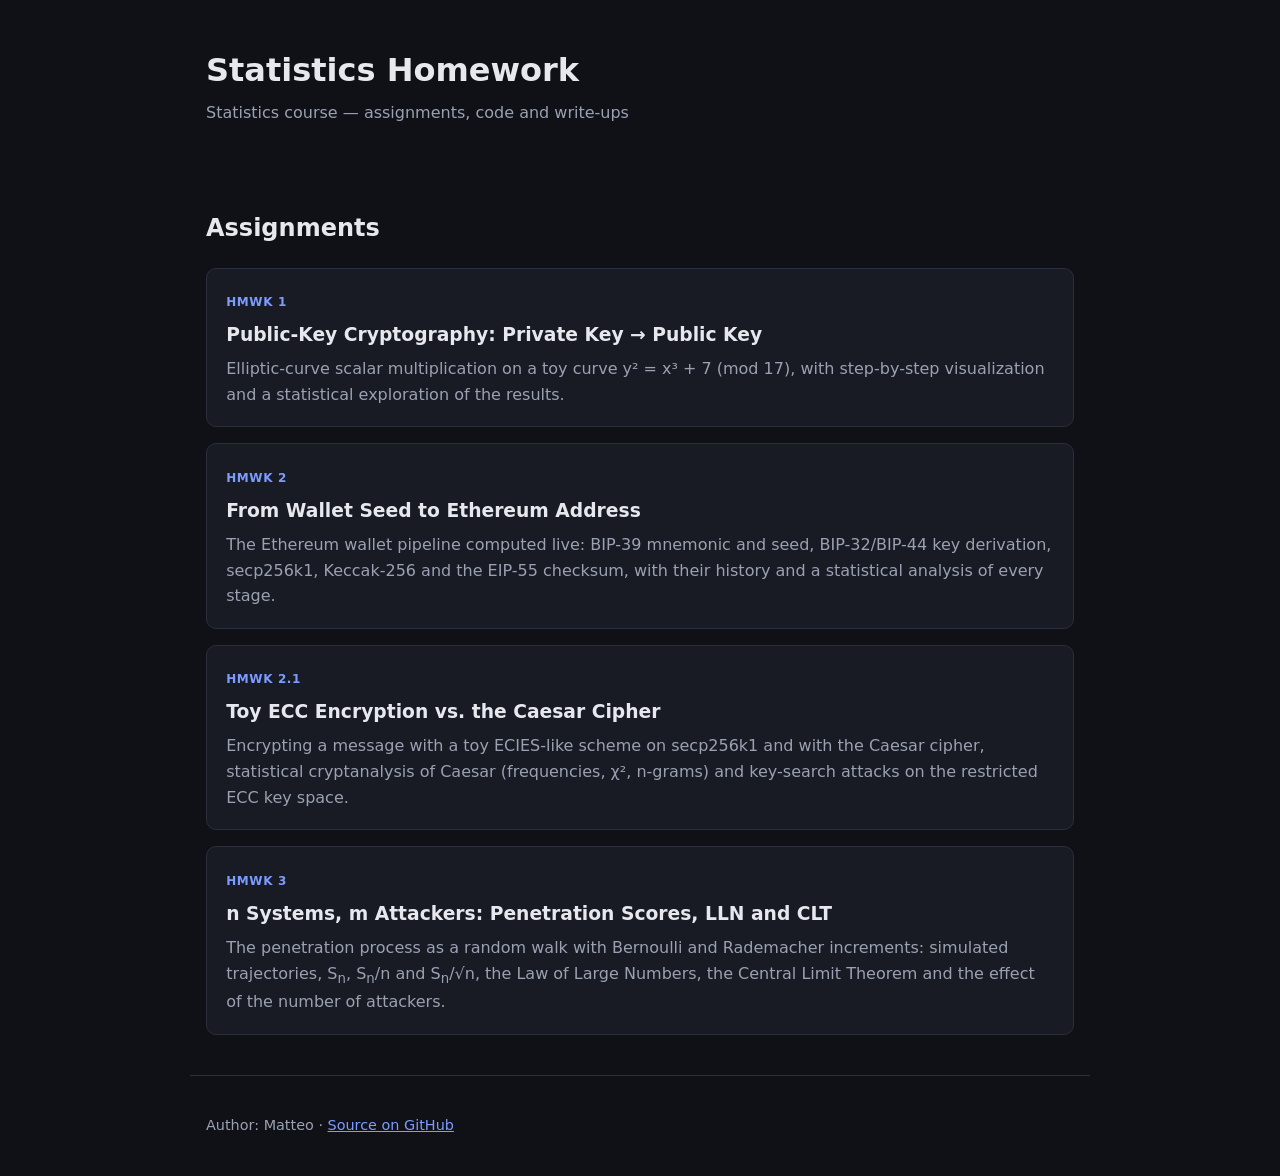
==== commit 74e8d84e: "homework 3" ====
--- a/index.html
+++ b/index.html
@@ -43,6 +43,15 @@
                on the restricted ECC key space.</p>
           </a>
         </li>
+        <li class="card">
+          <a href="hw3/index.html">
+            <span class="tag">HMWK 3</span>
+            <h3>n Systems, m Attackers: Penetration Scores, LLN and CLT</h3>
+            <p>The penetration process as a random walk with Bernoulli and Rademacher increments:
+               simulated trajectories, S<sub>n</sub>, S<sub>n</sub>/n and S<sub>n</sub>/√n, the Law of
+               Large Numbers, the Central Limit Theorem and the effect of the number of attackers.</p>
+          </a>
+        </li>
         <!-- Add future homeworks here -->
       </ul>
     </section>
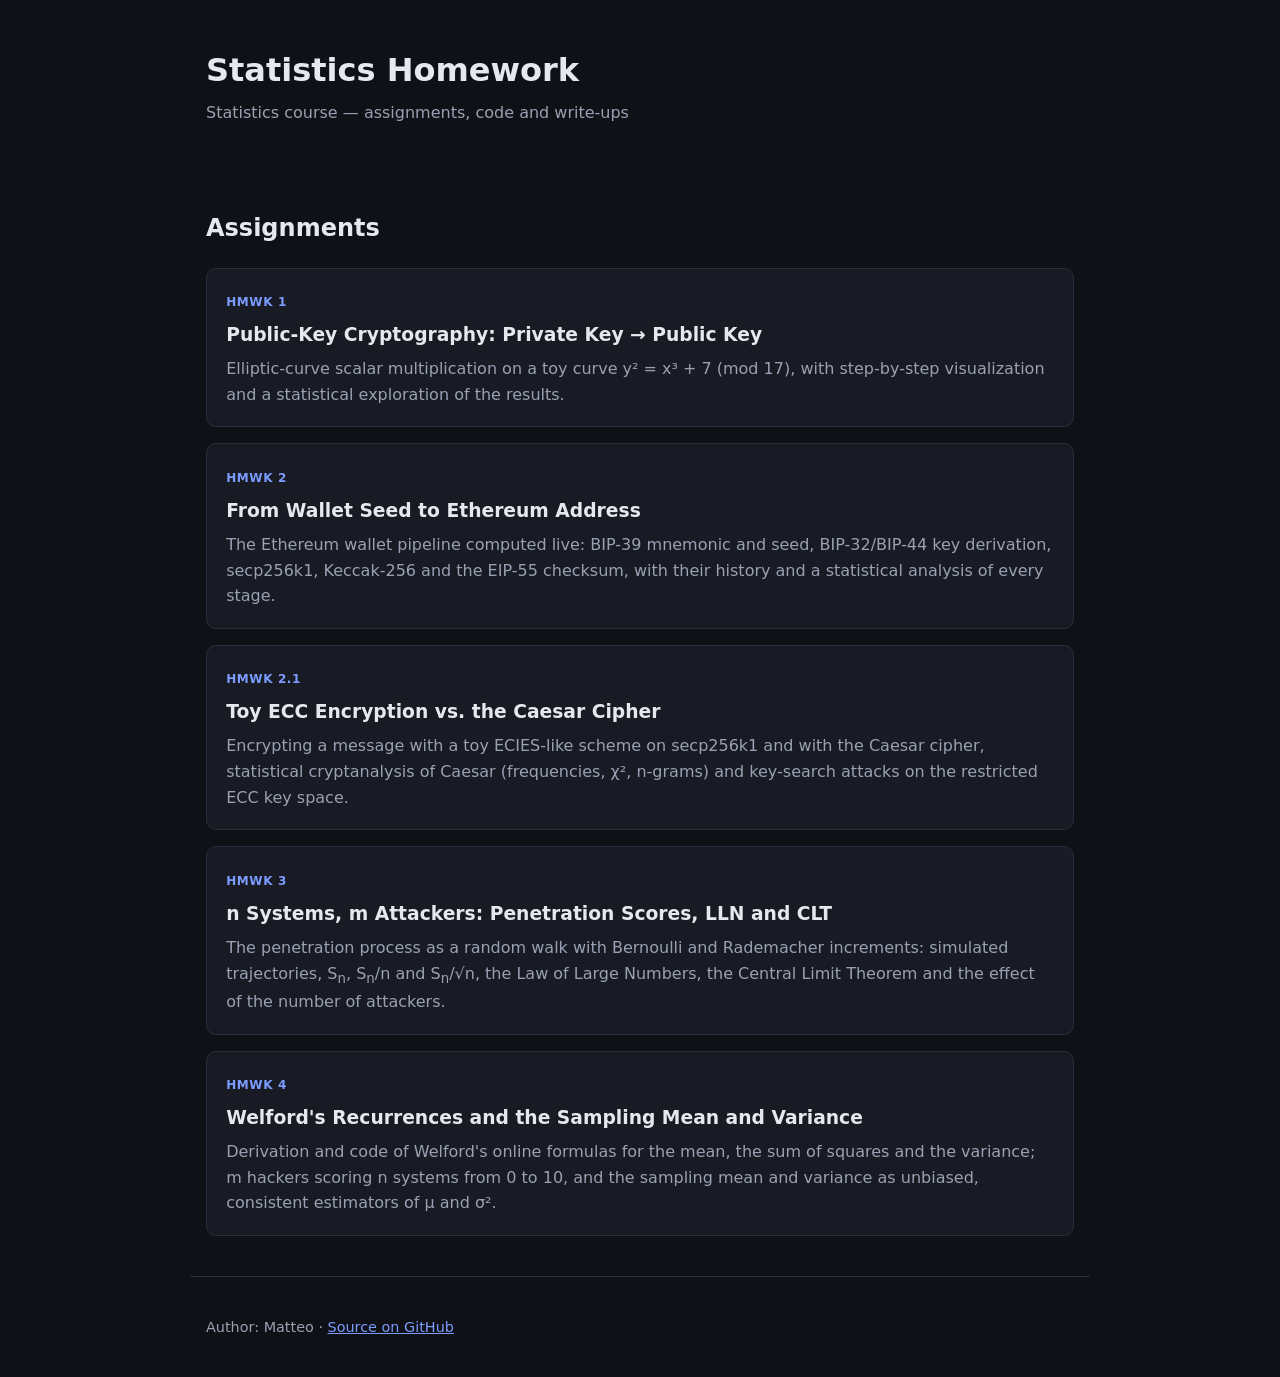
==== commit 9ba74cf2: "homework 4" ====
--- a/index.html
+++ b/index.html
@@ -52,6 +52,15 @@
                Large Numbers, the Central Limit Theorem and the effect of the number of attackers.</p>
           </a>
         </li>
+        <li class="card">
+          <a href="hw4/index.html">
+            <span class="tag">HMWK 4</span>
+            <h3>Welford's Recurrences and the Sampling Mean and Variance</h3>
+            <p>Derivation and code of Welford's online formulas for the mean, the sum of squares and the
+               variance; m hackers scoring n systems from 0 to 10, and the sampling mean and variance
+               as unbiased, consistent estimators of μ and σ².</p>
+          </a>
+        </li>
         <!-- Add future homeworks here -->
       </ul>
     </section>
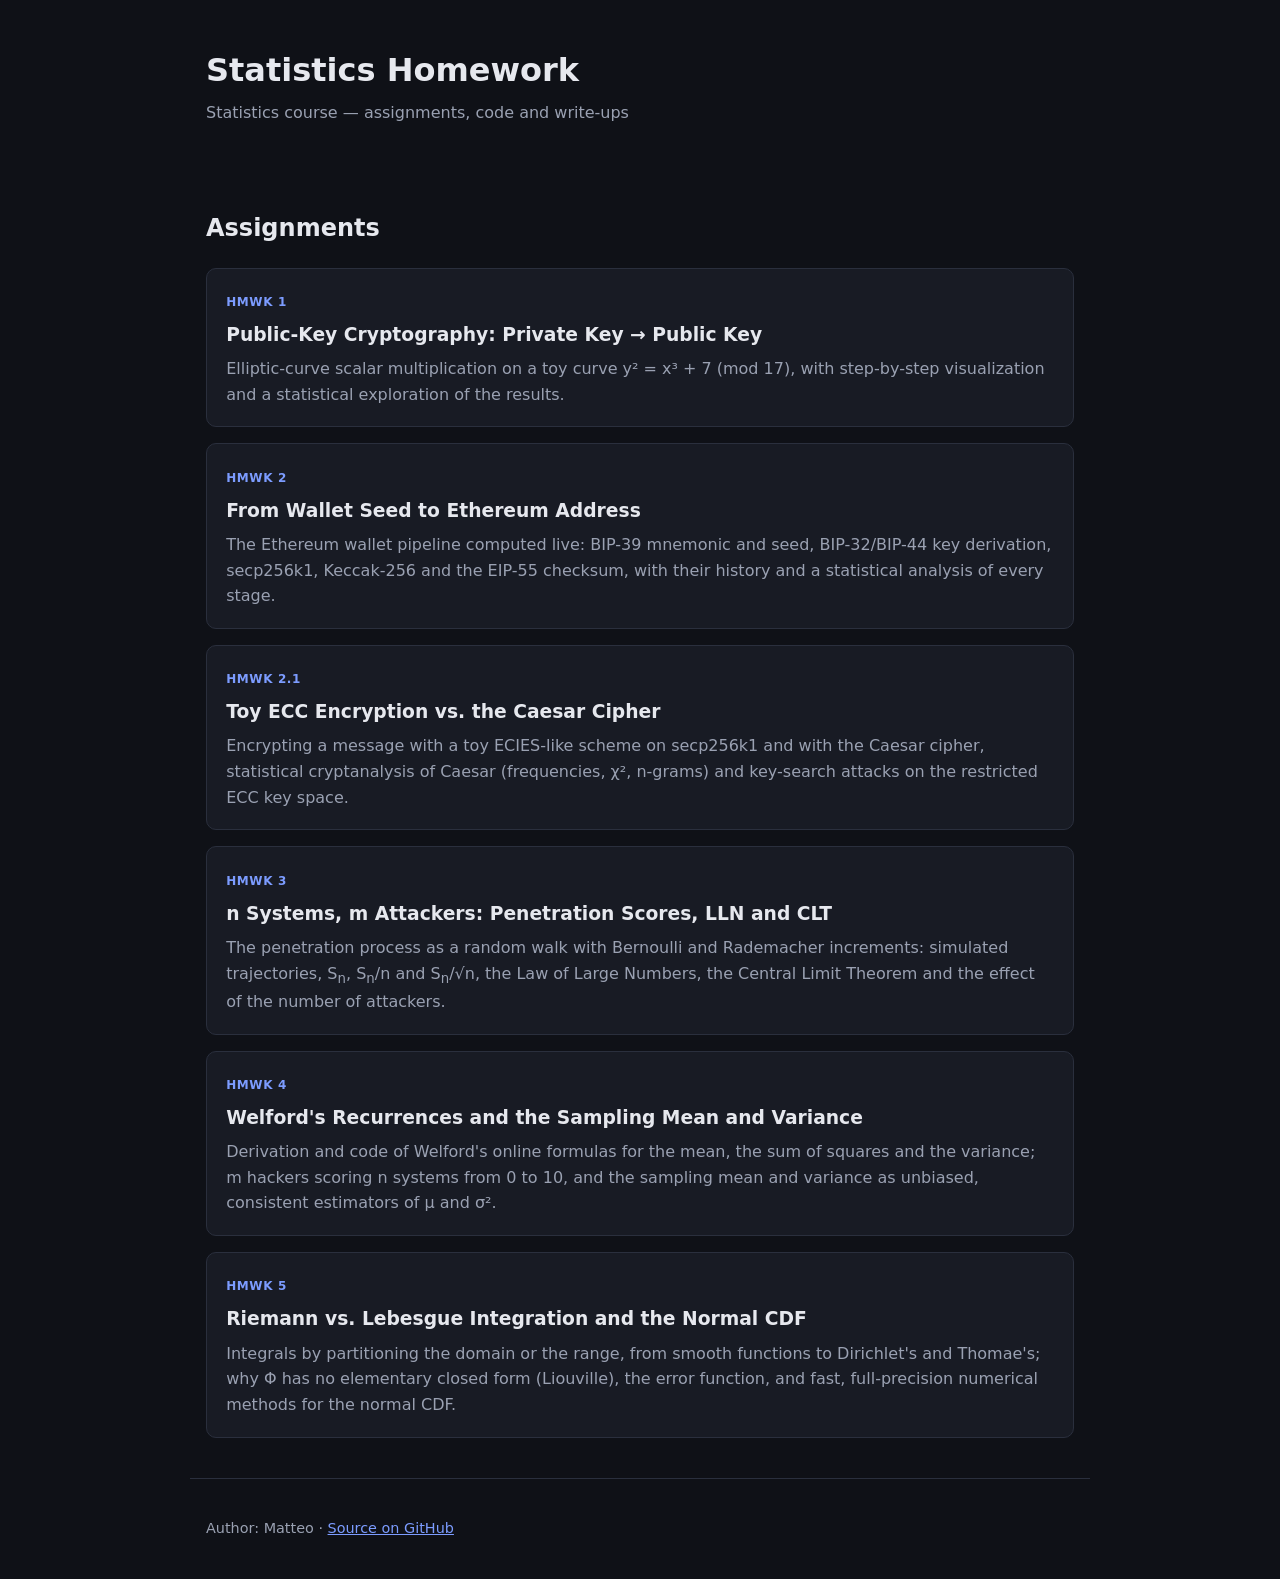
==== commit 04e4e1a6: "homework 5" ====
--- a/index.html
+++ b/index.html
@@ -61,6 +61,15 @@
                as unbiased, consistent estimators of μ and σ².</p>
           </a>
         </li>
+        <li class="card">
+          <a href="hw5/index.html">
+            <span class="tag">HMWK 5</span>
+            <h3>Riemann vs. Lebesgue Integration and the Normal CDF</h3>
+            <p>Integrals by partitioning the domain or the range, from smooth functions to Dirichlet's and
+               Thomae's; why Φ has no elementary closed form (Liouville), the error function, and fast,
+               full-precision numerical methods for the normal CDF.</p>
+          </a>
+        </li>
         <!-- Add future homeworks here -->
       </ul>
     </section>
